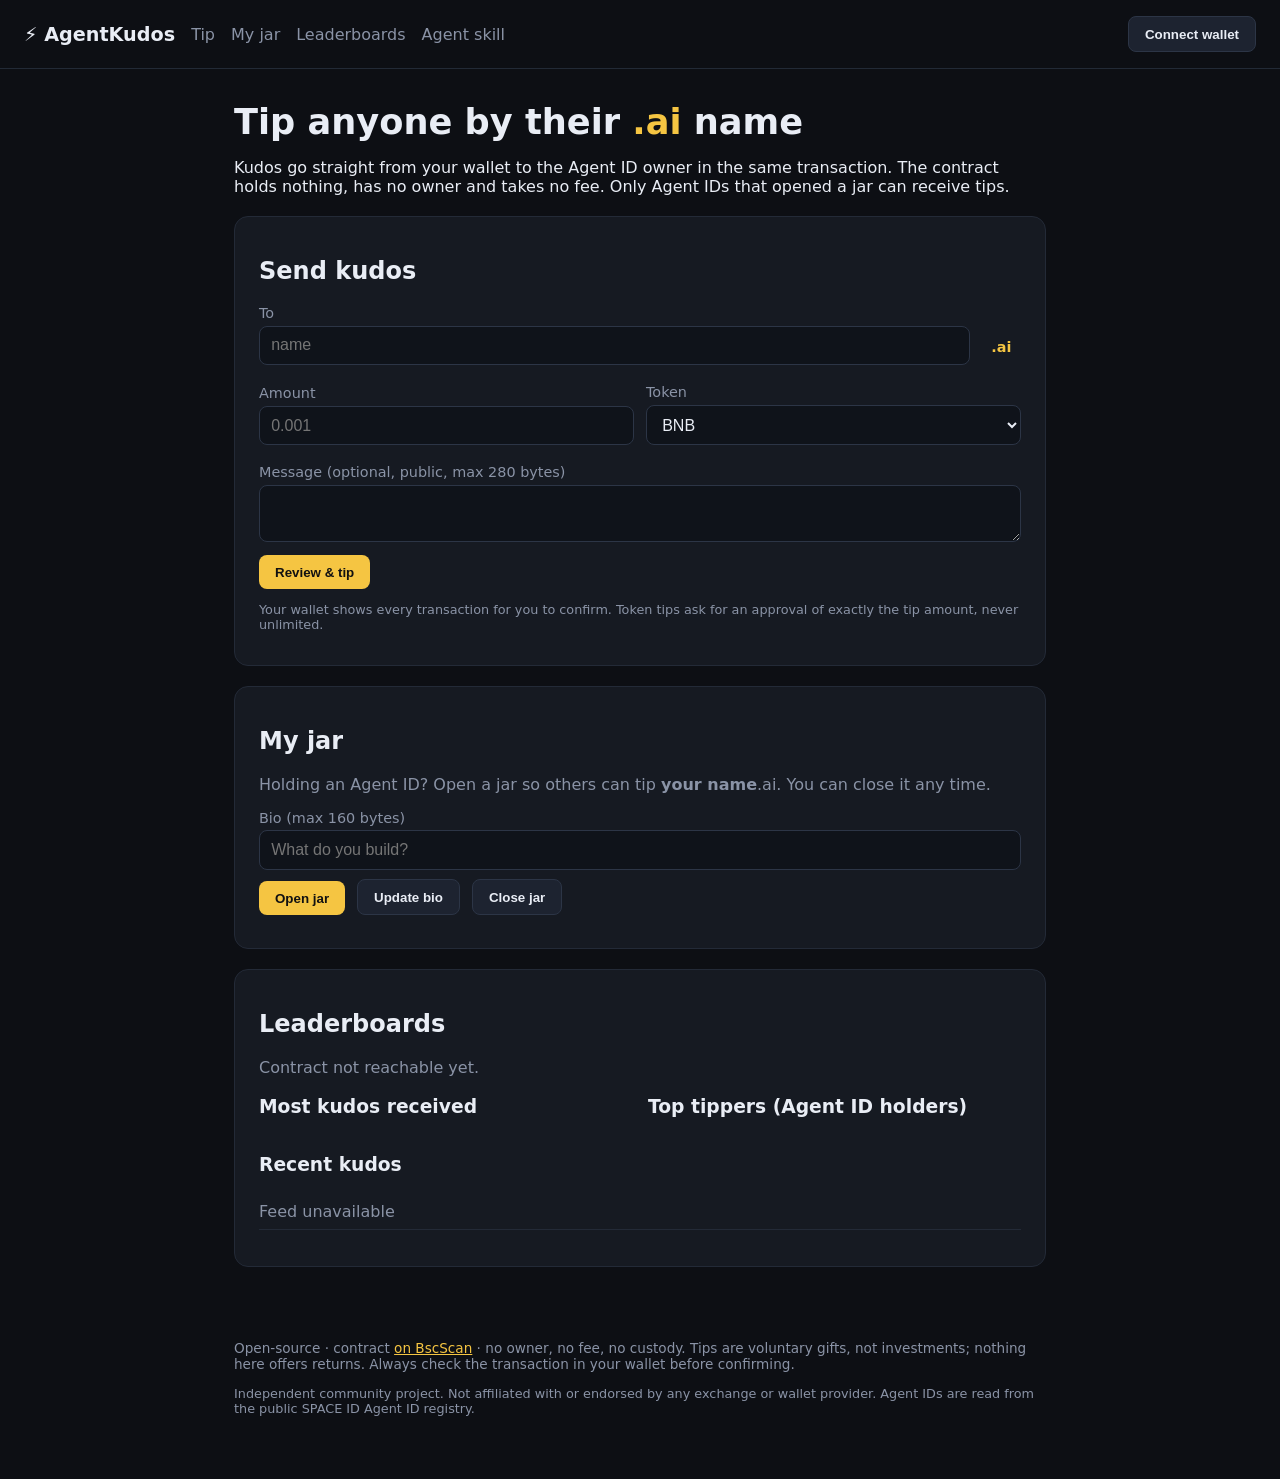
==== index.html @ f15dedc7 "AgentKudos: contract, tests, frontend, agent skill" ====
<!doctype html>
<html lang="en">
<head>
<meta charset="utf-8" />
<meta name="viewport" content="width=device-width, initial-scale=1" />
<title>AgentKudos · tip any .ai Agent ID</title>
<meta name="description" content="Send kudos and tips to opted-in .ai Agent IDs on BSC. Non-custodial, open-source, no owner." />
<link rel="stylesheet" href="style.css" />
</head>
<body>
<header>
  <div class="brand">⚡ AgentKudos</div>
  <nav><a href="#tip">Tip</a><a href="#jar">My jar</a><a href="#boards">Leaderboards</a><a href="agent-skill.md">Agent skill</a></nav>
  <button id="connect">Connect wallet</button>
</header>
<main>
  <section class="hero">
    <h1>Tip anyone by their <span class="ai">.ai</span> name</h1>
    <p>Kudos go straight from your wallet to the Agent ID owner in the same transaction. The contract holds nothing, has no owner and takes no fee. Only Agent IDs that opened a jar can receive tips.</p>
    <p class="me" id="me"></p>
  </section>

  <section id="tip" class="card">
    <h2>Send kudos</h2>
    <label>To <div class="row"><input id="to" placeholder="name" autocomplete="off" /><span class="suffix">.ai</span></div></label>
    <div id="jarInfo" class="muted"></div>
    <div class="row">
      <label>Amount <input id="amount" type="number" min="0" step="any" placeholder="0.001" /></label>
      <label>Token <select id="token"><option>BNB</option><option>USDT</option><option>USDC</option></select></label>
    </div>
    <label>Message (optional, public, max 280 bytes) <textarea id="message" maxlength="280" rows="2"></textarea></label>
    <button id="sendTip" class="primary">Review &amp; tip</button>
    <p class="muted small">Your wallet shows every transaction for you to confirm. Token tips ask for an approval of exactly the tip amount, never unlimited.</p>
    <div id="tipStatus"></div>
  </section>

  <section id="jar" class="card">
    <h2>My jar</h2>
    <p class="muted">Holding an Agent ID? Open a jar so others can tip <b id="myHandle">your name</b>.ai. You can close it any time.</p>
    <label>Bio (max 160 bytes) <input id="bio" maxlength="160" placeholder="What do you build?" /></label>
    <div class="row">
      <button id="openJar" class="primary">Open jar</button>
      <button id="updateBio">Update bio</button>
      <button id="closeJar">Close jar</button>
    </div>
    <p id="shareLink" class="small"></p>
    <div id="jarStatus"></div>
  </section>

  <section id="boards" class="card">
    <h2>Leaderboards</h2>
    <div class="stats" id="stats"></div>
    <div class="grid">
      <div><h3>Most kudos received</h3><ol id="topJars"></ol></div>
      <div><h3>Top tippers (Agent ID holders)</h3><ol id="topTippers"></ol></div>
    </div>
    <h3>Recent kudos</h3>
    <ul id="feed" class="feed"></ul>
  </section>
</main>
<footer>
  <p>Open-source · contract <a id="contractLink" target="_blank" rel="noopener">on BscScan</a> · no owner, no fee, no custody. Tips are voluntary gifts, not investments; nothing here offers returns. Always check the transaction in your wallet before confirming.</p>
  <p class="small">Independent community project. Not affiliated with or endorsed by any exchange or wallet provider. Agent IDs are read from the public SPACE ID Agent ID registry.</p>
</footer>
<script type="module" src="app.js"></script>
</body>
</html>
---- style.css ----
:root{--bg:#0d0f14;--card:#161a22;--fg:#e9edf5;--mut:#8a93a6;--acc:#f5c542;--acc2:#7c5cff}
*{box-sizing:border-box}body{margin:0;font-family:system-ui,-apple-system,Segoe UI,Roboto,sans-serif;background:var(--bg);color:var(--fg)}
header{display:flex;align-items:center;gap:1rem;padding:1rem 1.5rem;border-bottom:1px solid #222a36;position:sticky;top:0;background:var(--bg)}
.brand{font-weight:800;font-size:1.2rem}nav{flex:1;display:flex;gap:1rem}nav a{color:var(--mut);text-decoration:none}nav a:hover{color:var(--fg)}
main{max-width:860px;margin:0 auto;padding:1.5rem}.hero h1{font-size:2.2rem;margin:.5rem 0}.ai{color:var(--acc)}
.card{background:var(--card);border:1px solid #232a37;border-radius:14px;padding:1.25rem 1.5rem;margin:1.25rem 0}
label{display:block;margin:.6rem 0;color:var(--mut);font-size:.9rem;flex:1}input,select,textarea{width:100%;margin-top:.3rem;padding:.6rem .7rem;border-radius:8px;border:1px solid #2c3546;background:#0f131a;color:var(--fg);font-size:1rem}
.row{display:flex;gap:.75rem;align-items:flex-end}.suffix{padding:.6rem;color:var(--acc);font-weight:700}
button{padding:.6rem 1rem;border-radius:8px;border:1px solid #2c3546;background:#1d2330;color:var(--fg);cursor:pointer;font-weight:600}button:hover{border-color:var(--acc2)}
button.primary{background:var(--acc);color:#111;border:none}.muted{color:var(--mut)}.small{font-size:.8rem}
.grid{display:grid;grid-template-columns:1fr 1fr;gap:1rem}@media(max-width:700px){.grid{grid-template-columns:1fr}.row{flex-wrap:wrap}}
ol,ul{padding-left:1.2rem}li{margin:.3rem 0}.feed{list-style:none;padding:0}.feed li{border-bottom:1px solid #232a37;padding:.5rem 0}
.stats{display:flex;gap:1.5rem;color:var(--mut)}.stats b{color:var(--fg);font-size:1.3rem;display:block}
.ok{color:#4ade80}.err{color:#f87171}footer{max-width:860px;margin:0 auto;padding:1rem 1.5rem 3rem;color:var(--mut);font-size:.85rem}footer a{color:var(--acc)}
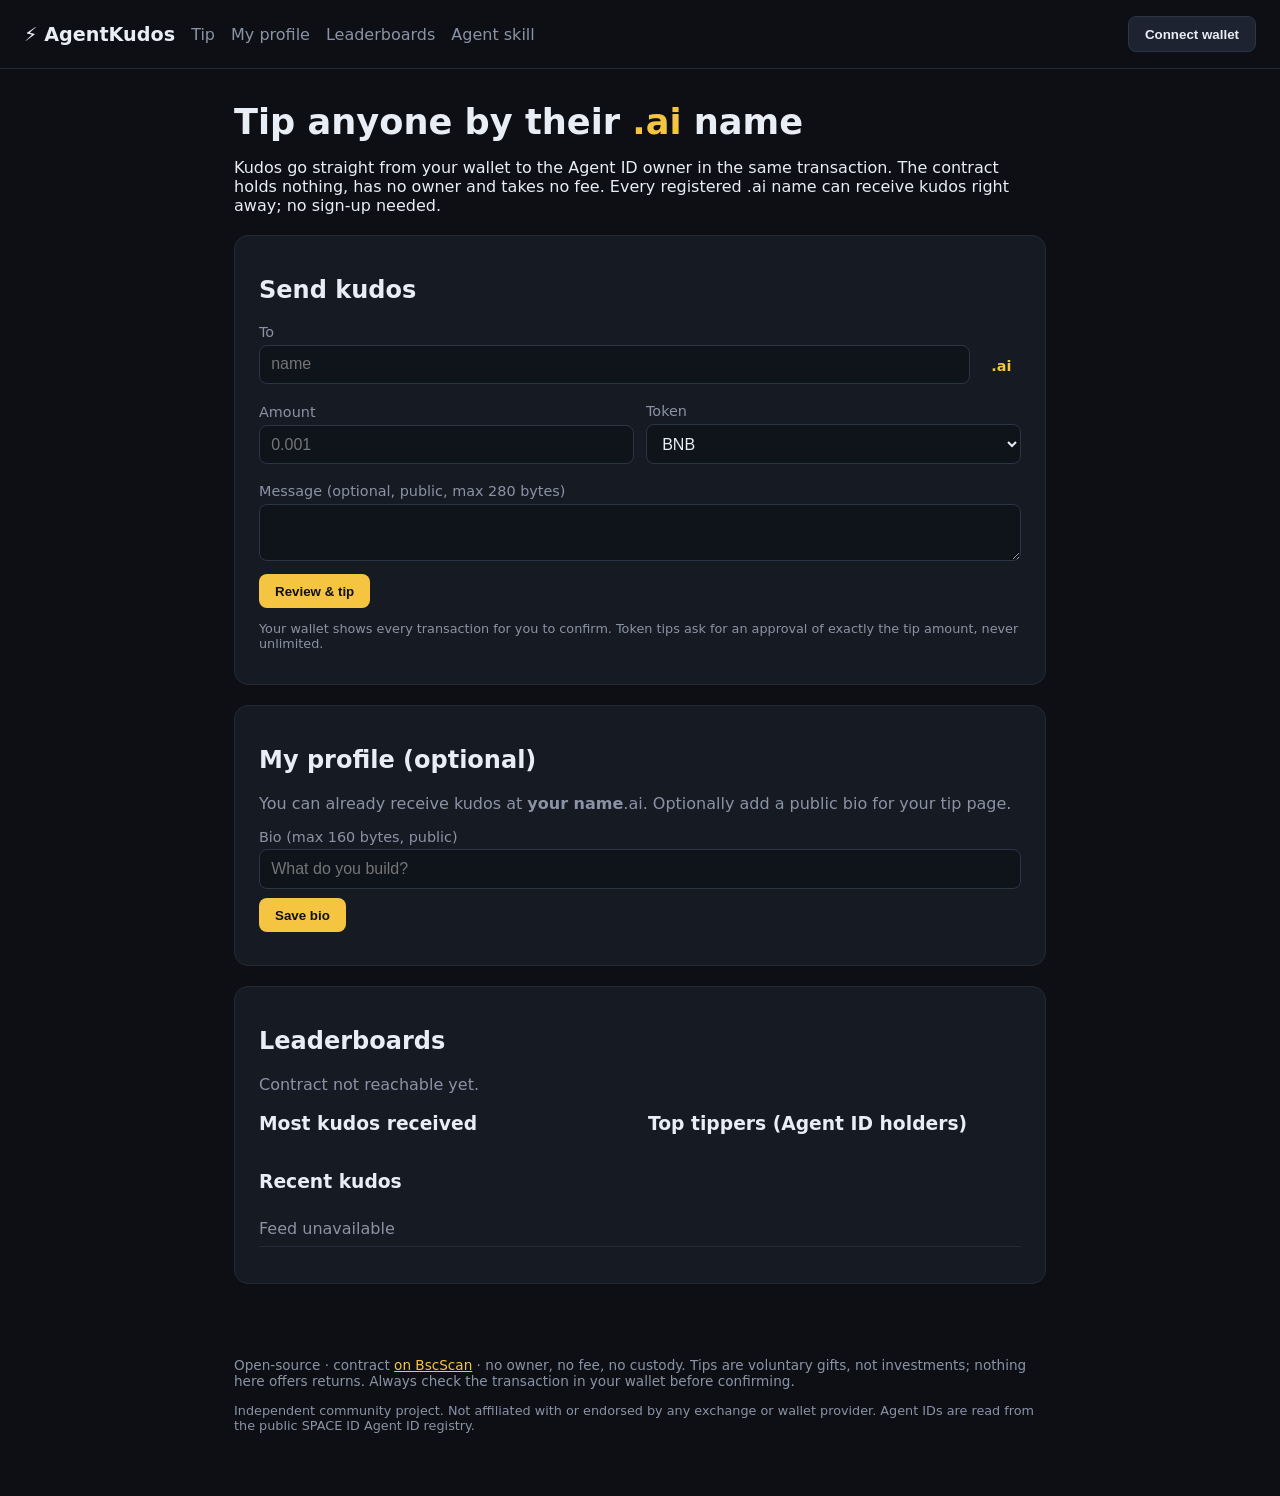
==== commit 90a21000: "Remove opt-in: any registered .ai name can receive tips; optional bio; Pages" ====
--- a/index.html
+++ b/index.html
@@ -10,13 +10,13 @@
 <body>
 <header>
   <div class="brand">⚡ AgentKudos</div>
-  <nav><a href="#tip">Tip</a><a href="#jar">My jar</a><a href="#boards">Leaderboards</a><a href="agent-skill.md">Agent skill</a></nav>
+  <nav><a href="#tip">Tip</a><a href="#profile">My profile</a><a href="#boards">Leaderboards</a><a href="agent-skill.md">Agent skill</a></nav>
   <button id="connect">Connect wallet</button>
 </header>
 <main>
   <section class="hero">
     <h1>Tip anyone by their <span class="ai">.ai</span> name</h1>
-    <p>Kudos go straight from your wallet to the Agent ID owner in the same transaction. The contract holds nothing, has no owner and takes no fee. Only Agent IDs that opened a jar can receive tips.</p>
+    <p>Kudos go straight from your wallet to the Agent ID owner in the same transaction. The contract holds nothing, has no owner and takes no fee. Every registered .ai name can receive kudos right away; no sign-up needed.</p>
     <p class="me" id="me"></p>
   </section>
 
@@ -34,15 +34,11 @@
     <div id="tipStatus"></div>
   </section>
 
-  <section id="jar" class="card">
-    <h2>My jar</h2>
-    <p class="muted">Holding an Agent ID? Open a jar so others can tip <b id="myHandle">your name</b>.ai. You can close it any time.</p>
-    <label>Bio (max 160 bytes) <input id="bio" maxlength="160" placeholder="What do you build?" /></label>
-    <div class="row">
-      <button id="openJar" class="primary">Open jar</button>
-      <button id="updateBio">Update bio</button>
-      <button id="closeJar">Close jar</button>
-    </div>
+  <section id="profile" class="card">
+    <h2>My profile (optional)</h2>
+    <p class="muted">You can already receive kudos at <b id="myHandle">your name</b>.ai. Optionally add a public bio for your tip page.</p>
+    <label>Bio (max 160 bytes, public) <input id="bio" maxlength="160" placeholder="What do you build?" /></label>
+    <button id="setBio" class="primary">Save bio</button>
     <p id="shareLink" class="small"></p>
     <div id="jarStatus"></div>
   </section>
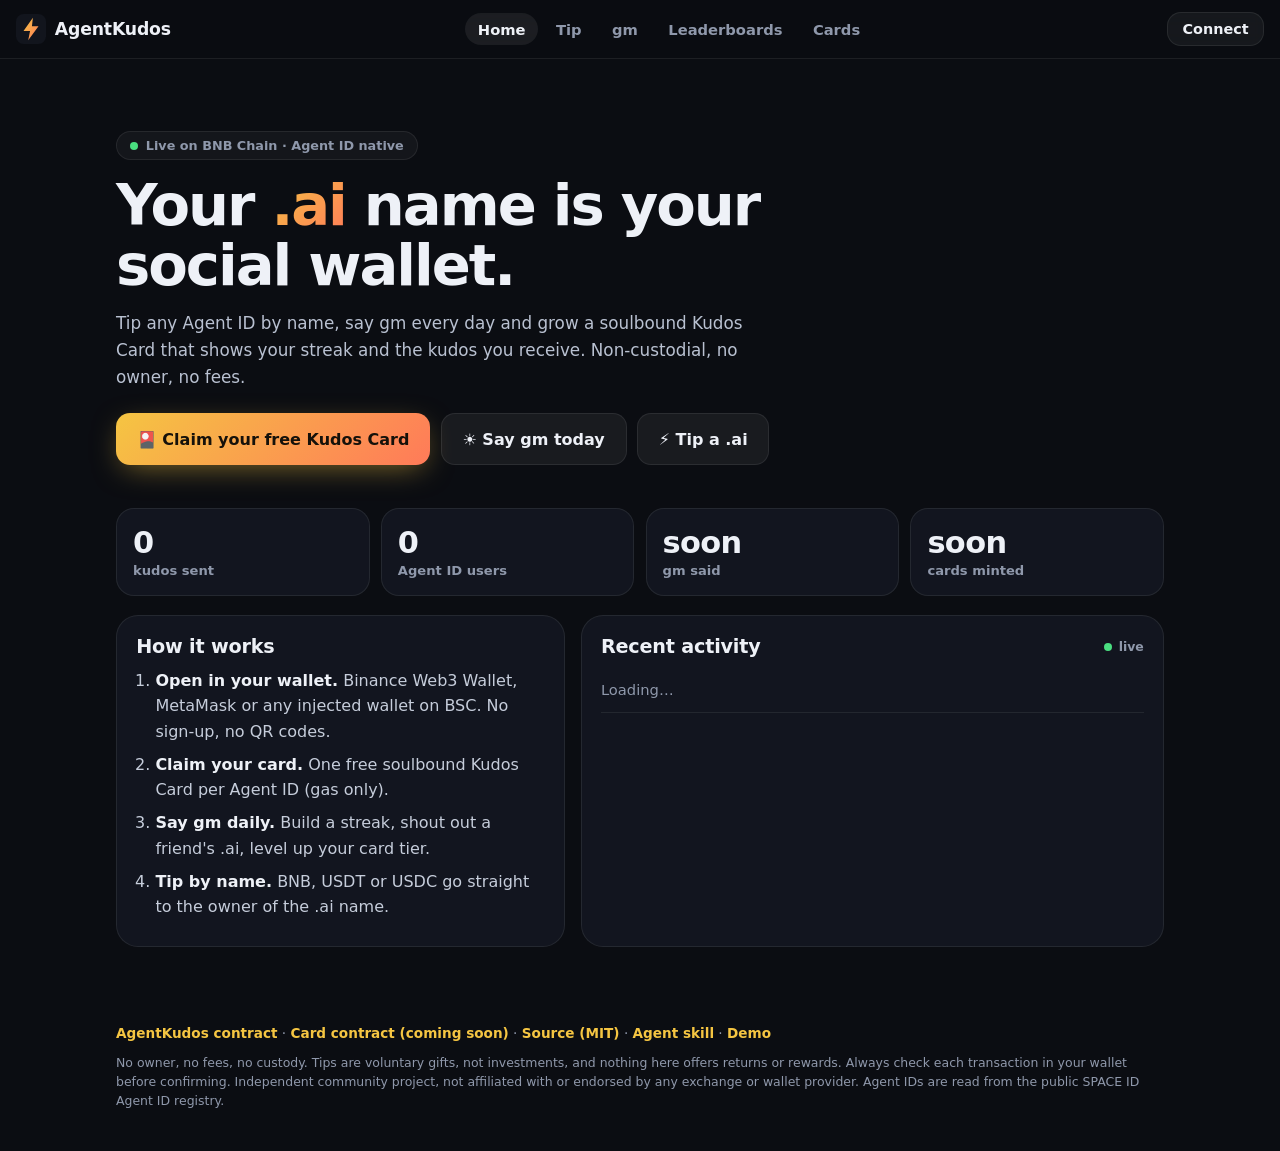
==== commit c31f2ca2: "AgentKudosCard (soulbound on-chain card + daily gm), site redesign, docs; card not deployed yet (com" ====
--- a/index.html
+++ b/index.html
@@ -2,62 +2,174 @@
 <html lang="en">
 <head>
 <meta charset="utf-8" />
-<meta name="viewport" content="width=device-width, initial-scale=1" />
-<title>AgentKudos · tip any .ai Agent ID</title>
-<meta name="description" content="Send kudos and tips to opted-in .ai Agent IDs on BSC. Non-custodial, open-source, no owner." />
+<meta name="viewport" content="width=device-width, initial-scale=1, viewport-fit=cover" />
+<meta name="theme-color" content="#0b0d12" />
+<title>AgentKudos · tip, gm and collect kudos with your .ai Agent ID</title>
+<meta name="description" content="Tip any .ai Agent ID by name, say gm daily and claim a free soulbound Kudos Card on BNB Chain. Non-custodial, open-source, no owner, no fees." />
+<meta property="og:title" content="AgentKudos" />
+<meta property="og:description" content="Tip any .ai Agent ID by name, say gm daily, claim a free soulbound Kudos Card." />
+<link rel="icon" href="img/logo.svg" />
 <link rel="stylesheet" href="style.css" />
 </head>
 <body>
-<header>
-  <div class="brand">⚡ AgentKudos</div>
-  <nav><a href="#tip">Tip</a><a href="#profile">My profile</a><a href="#boards">Leaderboards</a><a href="agent-skill.md">Agent skill</a></nav>
-  <button id="connect">Connect wallet</button>
+<div class="bg"><div class="orb o1"></div><div class="orb o2"></div><div class="grid-bg"></div></div>
+
+<header class="top">
+  <a href="#/" class="brand"><img src="img/logo.svg" alt="" /><span>AgentKudos</span></a>
+  <nav class="desk-nav">
+    <a href="#/" data-nav="home">Home</a>
+    <a href="#/tip" data-nav="tip">Tip</a>
+    <a href="#/gm" data-nav="gm">gm</a>
+    <a href="#/board" data-nav="board">Leaderboards</a>
+    <a href="#/cards" data-nav="cards">Cards</a>
+  </nav>
+  <button id="connect" class="btn btn-ghost">Connect</button>
 </header>
-<main>
-  <section class="hero">
-    <h1>Tip anyone by their <span class="ai">.ai</span> name</h1>
-    <p>Kudos go straight from your wallet to the Agent ID owner in the same transaction. The contract holds nothing, has no owner and takes no fee. Every registered .ai name can receive kudos right away; no sign-up needed.</p>
-    <p class="me" id="me"></p>
+
+<main id="app">
+  <!-- HOME -->
+  <section class="view" data-view="home">
+    <div class="hero reveal">
+      <span class="pill"><span class="dot"></span> Live on BNB Chain · Agent ID native</span>
+      <h1>Your <span class="grad">.ai</span> name is your<br />social wallet.</h1>
+      <p class="lead">Tip any Agent ID by name, say gm every day and grow a soulbound Kudos Card that shows your streak and the kudos you receive. Non-custodial, no owner, no fees.</p>
+      <div class="cta-row">
+        <a href="#/cards" class="btn btn-primary btn-lg" data-cta="claim">🎴 Claim your free Kudos Card</a>
+        <a href="#/gm" class="btn btn-glass btn-lg">☀️ Say gm today</a>
+        <a href="#/tip" class="btn btn-glass btn-lg">⚡ Tip a .ai</a>
+      </div>
+      <div id="meBanner" class="me-banner hidden"></div>
+    </div>
+
+    <div class="stats reveal" id="stats">
+      <div class="stat"><b data-stat="tips">–</b><span>kudos sent</span></div>
+      <div class="stat"><b data-stat="users">–</b><span>Agent ID users</span></div>
+      <div class="stat"><b data-stat="gm">–</b><span>gm said</span></div>
+      <div class="stat"><b data-stat="cards">–</b><span>cards minted</span></div>
+    </div>
+
+    <div class="cols">
+      <div class="panel reveal">
+        <div class="panel-h"><h2>How it works</h2></div>
+        <ol class="steps">
+          <li><b>Open in your wallet.</b> Binance Web3 Wallet, MetaMask or any injected wallet on BSC. No sign-up, no QR codes.</li>
+          <li><b>Claim your card.</b> One free soulbound Kudos Card per Agent ID (gas only).</li>
+          <li><b>Say gm daily.</b> Build a streak, shout out a friend's .ai, level up your card tier.</li>
+          <li><b>Tip by name.</b> BNB, USDT or USDC go straight to the owner of the .ai name.</li>
+        </ol>
+      </div>
+      <div class="panel reveal">
+        <div class="panel-h"><h2>Recent activity</h2><span class="live"><span class="dot"></span>live</span></div>
+        <ul class="feed" id="feedHome"><li class="muted">Loading…</li></ul>
+      </div>
+    </div>
   </section>
 
-  <section id="tip" class="card">
-    <h2>Send kudos</h2>
-    <label>To <div class="row"><input id="to" placeholder="name" autocomplete="off" /><span class="suffix">.ai</span></div></label>
-    <div id="jarInfo" class="muted"></div>
-    <div class="row">
-      <label>Amount <input id="amount" type="number" min="0" step="any" placeholder="0.001" /></label>
-      <label>Token <select id="token"><option>BNB</option><option>USDT</option><option>USDC</option></select></label>
+  <!-- TIP -->
+  <section class="view" data-view="tip">
+    <div class="panel narrow reveal">
+      <div class="panel-h"><h2>⚡ Tip a .ai</h2></div>
+      <label class="field">Recipient
+        <div class="name-input"><input id="to" placeholder="name" autocomplete="off" autocapitalize="off" spellcheck="false" inputmode="text" /><span>.ai</span></div>
+      </label>
+      <div id="toInfo" class="hint"></div>
+      <div class="amounts" id="quick">
+        <button data-amt="0.0005">0.0005</button><button data-amt="0.001">0.001</button><button data-amt="0.005">0.005</button>
+      </div>
+      <div class="row2">
+        <label class="field">Amount <input id="amount" type="number" min="0" step="any" placeholder="0.001" inputmode="decimal" /></label>
+        <label class="field">Token
+          <div class="seg" id="tokenSeg"><button data-tok="BNB" class="on">BNB</button><button data-tok="USDT">USDT</button><button data-tok="USDC">USDC</button></div>
+        </label>
+      </div>
+      <label class="field">Message <span class="muted">(optional, public on-chain, max 280 bytes)</span>
+        <textarea id="message" maxlength="280" rows="2" placeholder="gm, thanks for the help!"></textarea>
+      </label>
+      <button id="sendTip" class="btn btn-primary btn-block btn-lg">Review tip</button>
+      <p class="fine">You confirm every transaction in your own wallet. Funds go directly to the name's owner in the same transaction. Token tips ask for an approval of exactly the tip amount, never unlimited.</p>
     </div>
-    <label>Message (optional, public, max 280 bytes) <textarea id="message" maxlength="280" rows="2"></textarea></label>
-    <button id="sendTip" class="primary">Review &amp; tip</button>
-    <p class="muted small">Your wallet shows every transaction for you to confirm. Token tips ask for an approval of exactly the tip amount, never unlimited.</p>
-    <div id="tipStatus"></div>
   </section>
 
-  <section id="profile" class="card">
-    <h2>My profile (optional)</h2>
-    <p class="muted">You can already receive kudos at <b id="myHandle">your name</b>.ai. Optionally add a public bio for your tip page.</p>
-    <label>Bio (max 160 bytes, public) <input id="bio" maxlength="160" placeholder="What do you build?" /></label>
-    <button id="setBio" class="primary">Save bio</button>
-    <p id="shareLink" class="small"></p>
-    <div id="jarStatus"></div>
+  <!-- GM -->
+  <section class="view" data-view="gm">
+    <div class="panel narrow reveal">
+      <div class="panel-h"><h2>☀️ Say gm today</h2><span class="badge soon card-soon hidden">coming soon</span></div>
+      <p class="muted">One check-in per UTC day for Agent ID holders. Keep your streak alive to level up your card: Bronze → Silver (3) → Gold (7) → Diamond (14) → Legend (30).</p>
+      <div class="gm-box">
+        <div class="streak"><span id="myStreak">–</span><small>day streak</small></div>
+        <div class="gm-meta"><div>Best <b id="myBest">–</b></div><div>Total gm <b id="myTotal">–</b></div><div>Next reset <b id="resetIn">–</b></div></div>
+      </div>
+      <label class="field">Shout out a friend <span class="muted">(optional, free, any registered .ai)</span>
+        <div class="name-input"><input id="gmTo" placeholder="friend" autocomplete="off" autocapitalize="off" spellcheck="false" /><span>.ai</span></div>
+      </label>
+      <div id="gmToInfo" class="hint"></div>
+      <button id="sayGm" class="btn btn-primary btn-block btn-lg">Say gm</button>
+      <p class="fine">gm is free (gas only) and moves no funds.</p>
+    </div>
   </section>
 
-  <section id="boards" class="card">
-    <h2>Leaderboards</h2>
-    <div class="stats" id="stats"></div>
-    <div class="grid">
-      <div><h3>Most kudos received</h3><ol id="topJars"></ol></div>
-      <div><h3>Top tippers (Agent ID holders)</h3><ol id="topTippers"></ol></div>
+  <!-- BOARD -->
+  <section class="view" data-view="board">
+    <div class="panel reveal">
+      <div class="panel-h"><h2>🏆 Leaderboards</h2></div>
+      <div class="tabs" id="boardTabs">
+        <button data-tab="recv" class="on">Most tipped</button><button data-tab="tippers">Top tippers</button><button data-tab="streaks">gm streaks</button>
+      </div>
+      <ol class="board" id="board"><li class="muted">Loading…</li></ol>
     </div>
-    <h3>Recent kudos</h3>
-    <ul id="feed" class="feed"></ul>
+    <div class="panel reveal">
+      <div class="panel-h"><h2>Recent activity</h2><span class="live"><span class="dot"></span>live</span></div>
+      <ul class="feed" id="feedBoard"></ul>
+    </div>
+  </section>
+
+  <!-- CARDS -->
+  <section class="view" data-view="cards">
+    <div class="panel reveal">
+      <div class="panel-h"><h2>🎴 Kudos Cards</h2><span class="badge soon card-soon hidden">coming soon</span></div>
+      <div class="claim">
+        <div class="claim-art"><img id="myCard" src="img/card-preview.svg" alt="Kudos Card preview" /></div>
+        <div class="claim-txt">
+          <h3>Claim your free Kudos Card</h3>
+          <p class="muted">A soulbound card for your Agent ID. The art is fully on-chain and updates with your gm streak and the kudos you send and receive. One per .ai, cannot be transferred, gas only.</p>
+          <button id="mintCard" class="btn btn-primary btn-lg">Claim card</button>
+          <p class="fine" id="cardHint"></p>
+        </div>
+      </div>
+    </div>
+    <div class="panel reveal">
+      <div class="panel-h"><h2>Gallery</h2></div>
+      <div class="gallery" id="gallery"><p class="muted">Loading…</p></div>
+    </div>
+  </section>
+
+  <!-- PROFILE -->
+  <section class="view" data-view="profile">
+    <div class="panel narrow reveal" id="profile"></div>
   </section>
 </main>
-<footer>
-  <p>Open-source · contract <a id="contractLink" target="_blank" rel="noopener">on BscScan</a> · no owner, no fee, no custody. Tips are voluntary gifts, not investments; nothing here offers returns. Always check the transaction in your wallet before confirming.</p>
-  <p class="small">Independent community project. Not affiliated with or endorsed by any exchange or wallet provider. Agent IDs are read from the public SPACE ID Agent ID registry.</p>
+
+<footer class="foot">
+  <p><a id="kLink" target="_blank" rel="noopener">AgentKudos contract</a> · <a id="cLink" target="_blank" rel="noopener">Card contract</a> · <a id="repoLink" target="_blank" rel="noopener">Source (MIT)</a> · <a href="agent-skill.md">Agent skill</a> · <a href="demo.mp4">Demo</a></p>
+  <p class="fine">No owner, no fees, no custody. Tips are voluntary gifts, not investments, and nothing here offers returns or rewards. Always check each transaction in your wallet before confirming. Independent community project, not affiliated with or endorsed by any exchange or wallet provider. Agent IDs are read from the public SPACE ID Agent ID registry.</p>
 </footer>
+
+<nav class="tabbar">
+  <a href="#/" data-nav="home"><i>🏠</i>Home</a>
+  <a href="#/tip" data-nav="tip"><i>⚡</i>Tip</a>
+  <a href="#/gm" data-nav="gm"><i>☀️</i>gm</a>
+  <a href="#/board" data-nav="board"><i>🏆</i>Board</a>
+  <a href="#/cards" data-nav="cards"><i>🎴</i>Cards</a>
+</nav>
+
+<div id="sheet" class="sheet hidden" role="dialog" aria-modal="true">
+  <div class="sheet-card">
+    <h3 id="sheetTitle">Review</h3>
+    <div id="sheetBody"></div>
+    <div class="sheet-actions"><button class="btn btn-ghost" id="sheetCancel">Cancel</button><button class="btn btn-primary" id="sheetOk">Open wallet</button></div>
+  </div>
+</div>
+<div id="toasts"></div>
 <script type="module" src="app.js"></script>
 </body>
 </html>
--- a/style.css
+++ b/style.css
@@ -1,14 +1,174 @@
-:root{--bg:#0d0f14;--card:#161a22;--fg:#e9edf5;--mut:#8a93a6;--acc:#f5c542;--acc2:#7c5cff}
-*{box-sizing:border-box}body{margin:0;font-family:system-ui,-apple-system,Segoe UI,Roboto,sans-serif;background:var(--bg);color:var(--fg)}
-header{display:flex;align-items:center;gap:1rem;padding:1rem 1.5rem;border-bottom:1px solid #222a36;position:sticky;top:0;background:var(--bg)}
-.brand{font-weight:800;font-size:1.2rem}nav{flex:1;display:flex;gap:1rem}nav a{color:var(--mut);text-decoration:none}nav a:hover{color:var(--fg)}
-main{max-width:860px;margin:0 auto;padding:1.5rem}.hero h1{font-size:2.2rem;margin:.5rem 0}.ai{color:var(--acc)}
-.card{background:var(--card);border:1px solid #232a37;border-radius:14px;padding:1.25rem 1.5rem;margin:1.25rem 0}
-label{display:block;margin:.6rem 0;color:var(--mut);font-size:.9rem;flex:1}input,select,textarea{width:100%;margin-top:.3rem;padding:.6rem .7rem;border-radius:8px;border:1px solid #2c3546;background:#0f131a;color:var(--fg);font-size:1rem}
-.row{display:flex;gap:.75rem;align-items:flex-end}.suffix{padding:.6rem;color:var(--acc);font-weight:700}
-button{padding:.6rem 1rem;border-radius:8px;border:1px solid #2c3546;background:#1d2330;color:var(--fg);cursor:pointer;font-weight:600}button:hover{border-color:var(--acc2)}
-button.primary{background:var(--acc);color:#111;border:none}.muted{color:var(--mut)}.small{font-size:.8rem}
-.grid{display:grid;grid-template-columns:1fr 1fr;gap:1rem}@media(max-width:700px){.grid{grid-template-columns:1fr}.row{flex-wrap:wrap}}
-ol,ul{padding-left:1.2rem}li{margin:.3rem 0}.feed{list-style:none;padding:0}.feed li{border-bottom:1px solid #232a37;padding:.5rem 0}
-.stats{display:flex;gap:1.5rem;color:var(--mut)}.stats b{color:var(--fg);font-size:1.3rem;display:block}
-.ok{color:#4ade80}.err{color:#f87171}footer{max-width:860px;margin:0 auto;padding:1rem 1.5rem 3rem;color:var(--mut);font-size:.85rem}footer a{color:var(--acc)}
+:root{
+  --bg:#0b0d12;--panel:rgba(22,26,36,.72);--line:rgba(255,255,255,.08);--fg:#eef1f7;--mut:#8f98ab;
+  --acc:#f5c542;--acc2:#ff7a59;--vio:#7c5cff;--ok:#4ade80;--err:#f87171;
+  --grad:linear-gradient(135deg,var(--acc),var(--acc2));--r:18px;
+  --safe-b:env(safe-area-inset-bottom,0px);
+}
+*{box-sizing:border-box;-webkit-tap-highlight-color:transparent}
+html,body{margin:0;background:var(--bg);color:var(--fg);font-family:Inter,ui-sans-serif,system-ui,-apple-system,"Segoe UI",Roboto,sans-serif;-webkit-font-smoothing:antialiased}
+a{color:inherit;text-decoration:none}
+.hidden{display:none!important}
+.muted{color:var(--mut)}.fine{color:var(--mut);font-size:.78rem;line-height:1.5;margin:.8rem 0 0}
+.grad{background:var(--grad);-webkit-background-clip:text;background-clip:text;color:transparent}
+
+/* background */
+.bg{position:fixed;inset:0;z-index:-1;overflow:hidden}
+.orb{position:absolute;border-radius:50%;filter:blur(90px);opacity:.45;animation:float 18s ease-in-out infinite}
+.o1{width:520px;height:520px;background:#7c5cff;top:-160px;left:-140px}
+.o2{width:460px;height:460px;background:#ff7a59;bottom:-180px;right:-120px;animation-delay:-9s;opacity:.22}
+.grid-bg{position:absolute;inset:0;background-image:linear-gradient(var(--line) 1px,transparent 1px),linear-gradient(90deg,var(--line) 1px,transparent 1px);background-size:44px 44px;mask-image:radial-gradient(ellipse at 50% 0%,#000 30%,transparent 75%);opacity:.5}
+@keyframes float{50%{transform:translate(40px,30px) scale(1.08)}}
+
+/* header */
+.top{position:sticky;top:0;z-index:20;display:flex;align-items:center;gap:1rem;padding:.75rem 1rem;backdrop-filter:blur(14px);background:rgba(11,13,18,.7);border-bottom:1px solid var(--line)}
+.brand{display:flex;align-items:center;gap:.55rem;font-weight:800;font-size:1.08rem;letter-spacing:-.01em}
+.brand img{width:30px;height:30px}
+.desk-nav{display:none;flex:1;gap:.3rem;justify-content:center}
+.desk-nav a{padding:.45rem .8rem;border-radius:999px;color:var(--mut);font-weight:600;font-size:.92rem;transition:.2s}
+.desk-nav a:hover{color:var(--fg)}.desk-nav a.on{color:var(--fg);background:rgba(255,255,255,.07)}
+#connect{margin-left:auto}
+
+/* buttons */
+.btn{display:inline-flex;align-items:center;justify-content:center;gap:.4rem;border:0;border-radius:14px;padding:.7rem 1.1rem;font:inherit;font-weight:700;cursor:pointer;color:var(--fg);transition:transform .15s,box-shadow .25s,background .2s,opacity .2s;white-space:nowrap}
+.btn:active{transform:scale(.97)}
+.btn[disabled]{opacity:.45;cursor:not-allowed}
+.btn-primary{background:var(--grad);color:#15110a;box-shadow:0 8px 30px -8px rgba(245,197,66,.55)}
+.btn-primary:hover:not([disabled]){box-shadow:0 10px 40px -6px rgba(255,122,89,.6)}
+.btn-glass{background:rgba(255,255,255,.06);border:1px solid var(--line)}
+.btn-glass:hover{background:rgba(255,255,255,.1)}
+.btn-ghost{background:rgba(255,255,255,.05);border:1px solid var(--line);padding:.5rem .9rem;font-size:.9rem}
+.btn-lg{padding:.95rem 1.3rem;font-size:1rem}.btn-block{width:100%}
+
+main{max-width:1080px;margin:0 auto;padding:1rem 1rem calc(6rem + var(--safe-b))}
+.view{display:none}.view.on{display:block;animation:fadeup .45s ease both}
+@keyframes fadeup{from{opacity:0;transform:translateY(12px)}to{opacity:1;transform:none}}
+.reveal{animation:fadeup .6s ease both}.reveal:nth-child(2){animation-delay:.08s}.reveal:nth-child(3){animation-delay:.16s}
+
+/* hero */
+.hero{padding:2.2rem 0 1.2rem;text-align:left}
+.pill{display:inline-flex;align-items:center;gap:.5rem;padding:.38rem .8rem;border:1px solid var(--line);border-radius:999px;background:rgba(255,255,255,.04);font-size:.8rem;color:var(--mut);font-weight:600}
+.dot{width:8px;height:8px;border-radius:50%;background:var(--ok);box-shadow:0 0 0 0 rgba(74,222,128,.6);animation:pulse 2s infinite}
+@keyframes pulse{70%{box-shadow:0 0 0 8px rgba(74,222,128,0)}100%{box-shadow:0 0 0 0 rgba(74,222,128,0)}}
+h1{font-size:clamp(2.1rem,7vw,3.6rem);line-height:1.04;letter-spacing:-.035em;margin:1rem 0 .9rem;font-weight:850}
+.lead{color:#b9c1d1;font-size:1.05rem;line-height:1.6;max-width:640px;margin:0 0 1.4rem}
+.cta-row{display:flex;flex-direction:column;gap:.65rem}
+.me-banner{margin-top:1.1rem;padding:.8rem 1rem;border-radius:14px;background:rgba(124,92,255,.12);border:1px solid rgba(124,92,255,.35);font-size:.92rem}
+
+/* stats */
+.stats{display:grid;grid-template-columns:repeat(2,1fr);gap:.7rem;margin:1.2rem 0}
+.stat{padding:1rem;border-radius:var(--r);background:var(--panel);border:1px solid var(--line);backdrop-filter:blur(10px)}
+.stat b{display:block;font-size:1.9rem;font-weight:850;letter-spacing:-.02em}
+.stat span{color:var(--mut);font-size:.82rem;font-weight:600}
+
+/* panels */
+.cols{display:grid;gap:1rem}
+.panel{background:var(--panel);border:1px solid var(--line);border-radius:22px;padding:1.2rem;margin:0 0 1rem;backdrop-filter:blur(12px)}
+.panel.narrow{max-width:620px;margin-left:auto;margin-right:auto}
+.panel-h{display:flex;align-items:center;justify-content:space-between;gap:.5rem;margin-bottom:.6rem}
+.panel h2{margin:0;font-size:1.2rem;letter-spacing:-.01em}
+.badge{font-size:.72rem;font-weight:800;padding:.25rem .6rem;border-radius:999px;text-transform:uppercase;letter-spacing:.04em}
+.badge.soon{background:rgba(124,92,255,.18);color:#b9a8ff;border:1px solid rgba(124,92,255,.4)}
+.live{display:flex;align-items:center;gap:.4rem;font-size:.78rem;color:var(--mut);font-weight:700}
+.steps{margin:0;padding-left:1.2rem;line-height:1.6;color:#c6cddb}.steps li{margin:.45rem 0}.steps b{color:var(--fg)}
+
+/* form */
+.field{display:block;margin:.85rem 0;color:var(--mut);font-size:.85rem;font-weight:600}
+input,textarea{width:100%;margin-top:.4rem;padding:.85rem .95rem;border-radius:14px;border:1px solid var(--line);background:rgba(8,10,14,.7);color:var(--fg);font:inherit;font-size:1rem;outline:none;transition:border .2s,box-shadow .2s}
+input:focus,textarea:focus{border-color:rgba(245,197,66,.6);box-shadow:0 0 0 4px rgba(245,197,66,.12)}
+.name-input{display:flex;align-items:center;position:relative}
+.name-input input{padding-right:3rem;font-size:1.15rem;font-weight:700}
+.name-input span{position:absolute;right:1rem;top:calc(50% + .2rem);transform:translateY(-50%);font-weight:800;color:var(--acc)}
+.hint{min-height:1.3rem;font-size:.88rem;margin:-.3rem 0 .4rem}
+.hint .ok{color:var(--ok)}.hint .err{color:var(--err)}
+.row2{display:grid;grid-template-columns:1fr;gap:0}
+.seg{display:flex;gap:.35rem;margin-top:.4rem;background:rgba(8,10,14,.7);border:1px solid var(--line);border-radius:14px;padding:.3rem}
+.seg button{flex:1;border:0;background:none;color:var(--mut);padding:.6rem;border-radius:10px;font:inherit;font-weight:700;cursor:pointer;transition:.2s}
+.seg button.on{background:rgba(255,255,255,.1);color:var(--fg)}
+.amounts{display:flex;gap:.45rem;margin:.6rem 0 0}
+.amounts button{flex:1;border:1px solid var(--line);background:rgba(255,255,255,.04);color:var(--fg);padding:.55rem;border-radius:12px;font:inherit;font-weight:700;cursor:pointer}
+.amounts button:hover{border-color:rgba(245,197,66,.5)}
+
+/* gm */
+.gm-box{display:flex;align-items:center;gap:1.2rem;padding:1rem;border-radius:18px;background:linear-gradient(135deg,rgba(245,197,66,.12),rgba(255,122,89,.08));border:1px solid rgba(245,197,66,.25);margin:1rem 0}
+.streak{display:flex;flex-direction:column;align-items:center;min-width:92px}
+.streak span{font-size:3.2rem;font-weight:900;line-height:1;background:var(--grad);-webkit-background-clip:text;background-clip:text;color:transparent}
+.streak small{color:var(--mut);font-weight:700}
+.gm-meta{display:grid;gap:.3rem;font-size:.9rem;color:var(--mut)}.gm-meta b{color:var(--fg)}
+
+/* board + feed */
+.tabs{display:flex;gap:.35rem;margin-bottom:.6rem}
+.tabs button{flex:1;border:1px solid var(--line);background:rgba(255,255,255,.04);color:var(--mut);padding:.5rem .9rem;border-radius:999px;font:inherit;font-weight:700;font-size:.88rem;cursor:pointer;white-space:nowrap}
+.tabs button.on{background:var(--grad);color:#15110a;border-color:transparent}
+@media (max-width:380px){.tabs button{padding:.5rem .5rem;font-size:.8rem}}
+.board{list-style:none;margin:0;padding:0;counter-reset:r}
+.board li{display:flex;align-items:center;gap:.8rem;padding:.75rem .4rem;border-bottom:1px solid var(--line);counter-increment:r;animation:fadeup .4s ease both}
+.board li::before{content:counter(r);width:28px;height:28px;flex:none;display:grid;place-items:center;border-radius:9px;background:rgba(255,255,255,.06);font-weight:800;font-size:.85rem}
+.board li:nth-child(1)::before{background:var(--grad);color:#15110a}
+.board li.muted::before{display:none}
+.board .nm{font-weight:800}.board .sub{color:var(--mut);font-size:.82rem}
+.board .val{margin-left:auto;font-weight:800;text-align:right}
+.feed{list-style:none;margin:0;padding:0}
+.feed li.muted{display:block}
+.feed li{display:flex;gap:.7rem;padding:.7rem 0;border-bottom:1px solid var(--line);font-size:.92rem;line-height:1.45;animation:fadeup .4s ease both}
+.feed .ic{width:34px;height:34px;flex:none;border-radius:11px;display:grid;place-items:center;background:rgba(255,255,255,.06)}
+.feed .msg{color:#c6cddb}.feed .when{color:var(--mut);font-size:.78rem}
+.feed a.h{font-weight:800;color:var(--fg)}.feed a.h:hover{color:var(--acc)}
+
+/* cards */
+.claim{display:grid;gap:1.2rem;align-items:center}
+.claim-art{display:flex;justify-content:center;perspective:900px}
+.claim-art img,.gallery img{width:100%;max-width:300px;border-radius:22px;box-shadow:0 30px 60px -20px rgba(0,0,0,.7),0 0 0 1px var(--line);transition:transform .5s}
+.claim-art img{animation:bob 6s ease-in-out infinite}
+@keyframes bob{50%{transform:translateY(-8px) rotate(-1deg)}}
+.claim-txt h3{margin:.2rem 0 .4rem;font-size:1.35rem}
+.gallery{display:grid;grid-template-columns:repeat(2,1fr);gap:.8rem}
+.gallery a{display:block;transition:transform .25s}.gallery a:hover{transform:translateY(-4px) rotate(-1deg)}
+.gallery .cap{text-align:center;font-weight:800;font-size:.85rem;margin-top:.35rem}
+
+/* profile */
+.prof-h{display:flex;align-items:center;gap:1rem}
+.avatar{width:64px;height:64px;border-radius:20px;background:var(--grad);display:grid;place-items:center;font-size:1.6rem;font-weight:900;color:#15110a;flex:none}
+.prof-h h2{font-size:1.6rem!important}.prof-stats{display:grid;grid-template-columns:repeat(3,1fr);gap:.6rem;margin:1rem 0}
+.prof-stats div{padding:.8rem;border-radius:14px;background:rgba(255,255,255,.04);border:1px solid var(--line)}
+.prof-stats b{display:block;font-size:1.3rem}.prof-stats span{font-size:.75rem;color:var(--mut);font-weight:700}
+.prof-actions{display:grid;grid-template-columns:1fr 1fr;gap:.6rem}
+
+/* sheet + toasts */
+.sheet{position:fixed;inset:0;z-index:50;background:rgba(0,0,0,.55);backdrop-filter:blur(4px);display:flex;align-items:flex-end;justify-content:center;animation:fade .2s}
+@keyframes fade{from{opacity:0}}
+.sheet-card{width:100%;max-width:520px;background:#141822;border:1px solid var(--line);border-radius:24px 24px 0 0;padding:1.4rem 1.2rem calc(1.2rem + var(--safe-b));animation:slideup .3s cubic-bezier(.2,.9,.3,1.2)}
+@keyframes slideup{from{transform:translateY(100%)}}
+.sheet-card h3{margin:0 0 .8rem}
+.kv{display:flex;justify-content:space-between;gap:1rem;padding:.55rem 0;border-bottom:1px solid var(--line);font-size:.95rem}.kv span{color:var(--mut)}.kv b{text-align:right;word-break:break-word}
+.sheet-actions{display:grid;grid-template-columns:1fr 2fr;gap:.6rem;margin-top:1.1rem}
+#toasts{position:fixed;left:50%;transform:translateX(-50%);bottom:calc(5.5rem + var(--safe-b));z-index:60;display:grid;gap:.5rem;width:min(92vw,440px)}
+.toast{padding:.8rem 1rem;border-radius:14px;background:#1b2030;border:1px solid var(--line);box-shadow:0 20px 40px -10px rgba(0,0,0,.6);font-size:.9rem;animation:slideup .3s ease}
+.toast.ok{border-color:rgba(74,222,128,.4)}.toast.err{border-color:rgba(248,113,113,.45)}
+.toast a{color:var(--acc);font-weight:700}
+
+/* tabbar (mobile) */
+.tabbar{position:fixed;left:0;right:0;bottom:0;z-index:30;display:grid;grid-template-columns:repeat(5,1fr);padding:.35rem .4rem calc(.35rem + var(--safe-b));background:rgba(11,13,18,.88);backdrop-filter:blur(16px);border-top:1px solid var(--line)}
+.tabbar a{display:flex;flex-direction:column;align-items:center;gap:.1rem;font-size:.7rem;font-weight:700;color:var(--mut);padding:.35rem 0;border-radius:12px;transition:.2s}
+.tabbar a i{font-style:normal;font-size:1.25rem}
+.tabbar a.on{color:var(--fg);background:rgba(255,255,255,.06)}
+
+.foot{max-width:1080px;margin:0 auto;padding:0 1rem calc(6.5rem + var(--safe-b));color:var(--mut);font-size:.85rem}
+.foot a{color:var(--acc);font-weight:600}
+
+@media (min-width:720px){
+  .cta-row{flex-direction:row;flex-wrap:wrap}
+  .stats{grid-template-columns:repeat(4,1fr)}
+  .row2{grid-template-columns:1fr 1.2fr;gap:.8rem}
+  .claim{grid-template-columns:1fr 1.2fr}
+  .gallery{grid-template-columns:repeat(4,1fr)}
+  .sheet{align-items:center}.sheet-card{border-radius:24px}
+}
+@media (min-width:960px){
+  .desk-nav{display:flex}.tabbar{display:none}
+  main{padding-bottom:3rem}.foot{padding-bottom:2.5rem}
+  #toasts{bottom:2rem}
+  .cols{grid-template-columns:1fr 1.3fr}
+  .hero{padding:3.5rem 0 1.5rem}
+  .board-wrap{display:grid;grid-template-columns:1fr 1fr;gap:1rem}
+}
+@media (prefers-reduced-motion:reduce){*{animation:none!important;transition:none!important}}
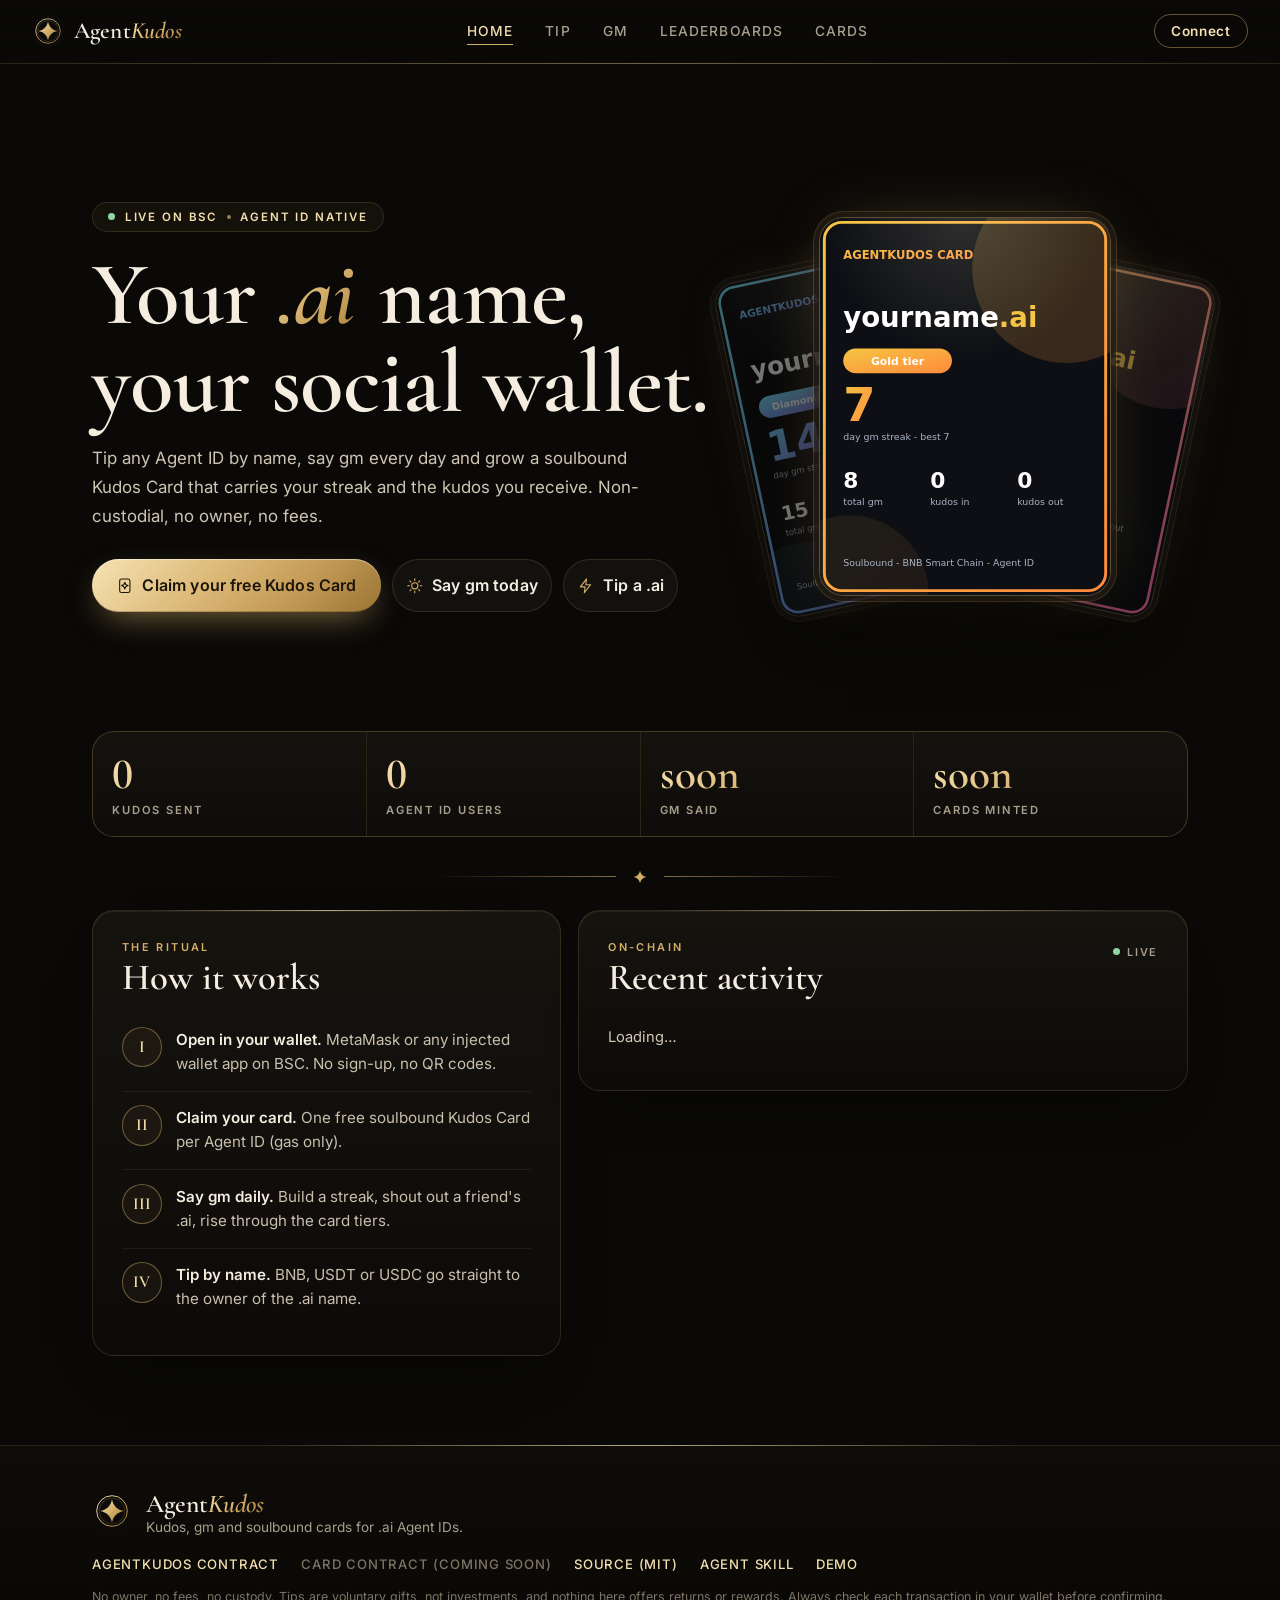
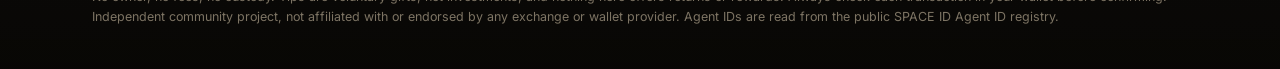
==== commit 18f88ec0: "Luxe theme: black/champagne-gold design, serif display type, glass panels, shimmering framed tier ca" ====
--- a/index.html
+++ b/index.html
@@ -3,20 +3,38 @@
 <head>
 <meta charset="utf-8" />
 <meta name="viewport" content="width=device-width, initial-scale=1, viewport-fit=cover" />
-<meta name="theme-color" content="#0b0d12" />
+<meta name="theme-color" content="#0a0907" />
 <title>AgentKudos · tip, gm and collect kudos with your .ai Agent ID</title>
-<meta name="description" content="Tip any .ai Agent ID by name, say gm daily and claim a free soulbound Kudos Card on BNB Chain. Non-custodial, open-source, no owner, no fees." />
+<meta name="description" content="Tip any .ai Agent ID by name, say gm daily and claim a free soulbound Kudos Card on BSC. Non-custodial, open-source, no owner, no fees." />
 <meta property="og:title" content="AgentKudos" />
 <meta property="og:description" content="Tip any .ai Agent ID by name, say gm daily, claim a free soulbound Kudos Card." />
 <link rel="icon" href="img/logo.svg" />
+<link rel="preconnect" href="https://fonts.googleapis.com" />
+<link rel="preconnect" href="https://fonts.gstatic.com" crossorigin />
+<link rel="stylesheet" href="https://fonts.googleapis.com/css2?family=Cormorant+Garamond:ital,wght@0,500;0,600;0,700;1,500;1,600&family=Inter:wght@400;500;600;700&display=swap" />
 <link rel="stylesheet" href="style.css" />
+<script>document.documentElement.classList.add("js")</script>
 </head>
 <body>
-<div class="bg"><div class="orb o1"></div><div class="orb o2"></div><div class="grid-bg"></div></div>
+<svg width="0" height="0" style="position:absolute" aria-hidden="true">
+  <defs>
+    <linearGradient id="goldg" x1="0" y1="0" x2="1" y2="1"><stop offset="0" stop-color="#f6e3b4"/><stop offset=".55" stop-color="#d4af6a"/><stop offset="1" stop-color="#a8823f"/></linearGradient>
+  </defs>
+  <symbol id="i-home" viewBox="0 0 24 24"><path d="M3.5 10.5 12 4l8.5 6.5V20a1 1 0 0 1-1 1h-5v-6h-5v6h-5a1 1 0 0 1-1-1z"/></symbol>
+  <symbol id="i-bolt" viewBox="0 0 24 24"><path d="M13 2.5 4.5 13.5H11l-1 8 8.5-11H12z"/></symbol>
+  <symbol id="i-sun" viewBox="0 0 24 24"><circle cx="12" cy="12" r="4.2"/><path d="M12 2.5v2.2M12 19.3v2.2M2.5 12h2.2M19.3 12h2.2M5.3 5.3l1.6 1.6M17.1 17.1l1.6 1.6M5.3 18.7l1.6-1.6M17.1 6.9l1.6-1.6"/></symbol>
+  <symbol id="i-crown" viewBox="0 0 24 24"><path d="M3 7.5l4.5 4L12 5l4.5 6.5L21 7.5 19.2 18H4.8zM5 21h14"/></symbol>
+  <symbol id="i-card" viewBox="0 0 24 24"><rect x="5" y="2.8" width="14" height="18.4" rx="2.6"/><path d="M12 7.2c.5 2.6 1.9 4 4.5 4.5-2.6.5-4 1.9-4.5 4.5-.5-2.6-1.9-4-4.5-4.5 2.6-.5 4-1.9 4.5-4.5z"/></symbol>
+  <symbol id="i-mega" viewBox="0 0 24 24"><path d="M3.5 10v4a1 1 0 0 0 1 1H7l9 4.5v-15L7 9H4.5a1 1 0 0 0-1 1zM19 9.5a3.5 3.5 0 0 1 0 5M8 15l1.2 5"/></symbol>
+  <symbol id="i-spark" viewBox="0 0 24 24"><path d="M12 2.5c.8 5.1 4.4 8.7 9.5 9.5-5.1.8-8.7 4.4-9.5 9.5-.8-5.1-4.4-8.7-9.5-9.5 5.1-.8 8.7-4.4 9.5-9.5z"/></symbol>
+  <symbol id="i-arrow" viewBox="0 0 24 24"><path d="M5 12h14M13 6l6 6-6 6"/></symbol>
+</svg>
+
+<div class="bg" aria-hidden="true"><div class="glow g1"></div><div class="glow g2"></div><div class="glow g3"></div><div class="lines"></div><div class="grain"></div></div>
 
 <header class="top">
-  <a href="#/" class="brand"><img src="img/logo.svg" alt="" /><span>AgentKudos</span></a>
-  <nav class="desk-nav">
+  <a href="#/" class="brand"><img src="img/logo.svg" alt="" width="32" height="32" /><span>Agent<em>Kudos</em></span></a>
+  <nav class="desk-nav" aria-label="Main">
     <a href="#/" data-nav="home">Home</a>
     <a href="#/tip" data-nav="tip">Tip</a>
     <a href="#/gm" data-nav="gm">gm</a>
@@ -29,16 +47,28 @@
 <main id="app">
   <!-- HOME -->
   <section class="view" data-view="home">
-    <div class="hero reveal">
-      <span class="pill"><span class="dot"></span> Live on BNB Chain · Agent ID native</span>
-      <h1>Your <span class="grad">.ai</span> name is your<br />social wallet.</h1>
-      <p class="lead">Tip any Agent ID by name, say gm every day and grow a soulbound Kudos Card that shows your streak and the kudos you receive. Non-custodial, no owner, no fees.</p>
-      <div class="cta-row">
-        <a href="#/cards" class="btn btn-primary btn-lg" data-cta="claim">🎴 Claim your free Kudos Card</a>
-        <a href="#/gm" class="btn btn-glass btn-lg">☀️ Say gm today</a>
-        <a href="#/tip" class="btn btn-glass btn-lg">⚡ Tip a .ai</a>
-      </div>
-      <div id="meBanner" class="me-banner hidden"></div>
+    <div class="hero">
+      <div class="hero-copy">
+        <span class="pill reveal"><span class="dot"></span> Live on BSC <i class="sep"></i> Agent ID native</span>
+        <h1 class="reveal">Your <em class="gold">.ai</em> name,<br />your social wallet.</h1>
+        <p class="lead reveal">Tip any Agent ID by name, say gm every day and grow a soulbound Kudos Card that carries your streak and the kudos you receive. Non-custodial, no owner, no fees.</p>
+        <div class="cta-row reveal">
+          <a href="#/cards" class="btn btn-primary btn-lg" data-cta="claim"><svg class="i"><use href="#i-card"/></svg>Claim your free Kudos Card</a>
+          <div class="cta-sub">
+            <a href="#/gm" class="btn btn-glass btn-lg"><svg class="i"><use href="#i-sun"/></svg>Say gm today</a>
+            <a href="#/tip" class="btn btn-glass btn-lg"><svg class="i"><use href="#i-bolt"/></svg>Tip a .ai</a>
+          </div>
+        </div>
+        <div id="meBanner" class="me-banner hidden"></div>
+      </div>
+      <div class="hero-art reveal" aria-hidden="true">
+        <div class="halo"></div>
+        <div class="stack">
+          <div class="frame f-back"><img src="img/tier-diamond.svg" alt="" /></div>
+          <div class="frame f-mid"><img src="img/tier-legend.svg" alt="" /></div>
+          <div class="frame f-front tilt"><img src="img/tier-gold.svg" alt="" /></div>
+        </div>
+      </div>
     </div>
 
     <div class="stats reveal" id="stats">
@@ -48,18 +78,20 @@
       <div class="stat"><b data-stat="cards">–</b><span>cards minted</span></div>
     </div>
 
+    <div class="ornament reveal" aria-hidden="true"><span></span><svg class="i"><use href="#i-spark"/></svg><span></span></div>
+
     <div class="cols">
       <div class="panel reveal">
-        <div class="panel-h"><h2>How it works</h2></div>
+        <div class="panel-h"><div><span class="eyebrow">The ritual</span><h2>How it works</h2></div></div>
         <ol class="steps">
-          <li><b>Open in your wallet.</b> Binance Web3 Wallet, MetaMask or any injected wallet on BSC. No sign-up, no QR codes.</li>
+          <li><b>Open in your wallet.</b> MetaMask or any injected wallet app on BSC. No sign-up, no QR codes.</li>
           <li><b>Claim your card.</b> One free soulbound Kudos Card per Agent ID (gas only).</li>
-          <li><b>Say gm daily.</b> Build a streak, shout out a friend's .ai, level up your card tier.</li>
+          <li><b>Say gm daily.</b> Build a streak, shout out a friend's .ai, rise through the card tiers.</li>
           <li><b>Tip by name.</b> BNB, USDT or USDC go straight to the owner of the .ai name.</li>
         </ol>
       </div>
       <div class="panel reveal">
-        <div class="panel-h"><h2>Recent activity</h2><span class="live"><span class="dot"></span>live</span></div>
+        <div class="panel-h"><div><span class="eyebrow">On-chain</span><h2>Recent activity</h2></div><span class="live"><span class="dot"></span>live</span></div>
         <ul class="feed" id="feedHome"><li class="muted">Loading…</li></ul>
       </div>
     </div>
@@ -68,7 +100,7 @@
   <!-- TIP -->
   <section class="view" data-view="tip">
     <div class="panel narrow reveal">
-      <div class="panel-h"><h2>⚡ Tip a .ai</h2></div>
+      <div class="panel-h"><div><span class="eyebrow">Send kudos</span><h2>Tip a <em class="gold">.ai</em></h2></div><svg class="i i-lg"><use href="#i-bolt"/></svg></div>
       <label class="field">Recipient
         <div class="name-input"><input id="to" placeholder="name" autocomplete="off" autocapitalize="off" spellcheck="false" inputmode="text" /><span>.ai</span></div>
       </label>
@@ -93,8 +125,11 @@
   <!-- GM -->
   <section class="view" data-view="gm">
     <div class="panel narrow reveal">
-      <div class="panel-h"><h2>☀️ Say gm today</h2><span class="badge soon card-soon hidden">coming soon</span></div>
-      <p class="muted">One check-in per UTC day for Agent ID holders. Keep your streak alive to level up your card: Bronze → Silver (3) → Gold (7) → Diamond (14) → Legend (30).</p>
+      <div class="panel-h"><div><span class="eyebrow">Daily check-in</span><h2>Say gm today</h2></div><span class="badge soon card-soon hidden">coming soon</span></div>
+      <p class="muted">One check-in per UTC day for Agent ID holders. Keep your streak alive to rise through the card tiers.</p>
+      <div class="tier-row" aria-label="Card tiers">
+        <span class="t t-bronze">Bronze<small>1</small></span><span class="t t-silver">Silver<small>3</small></span><span class="t t-gold">Gold<small>7</small></span><span class="t t-diamond">Diamond<small>14</small></span><span class="t t-legend">Legend<small>30</small></span>
+      </div>
       <div class="gm-box">
         <div class="streak"><span id="myStreak">–</span><small>day streak</small></div>
         <div class="gm-meta"><div>Best <b id="myBest">–</b></div><div>Total gm <b id="myTotal">–</b></div><div>Next reset <b id="resetIn">–</b></div></div>
@@ -110,35 +145,40 @@
 
   <!-- BOARD -->
   <section class="view" data-view="board">
-    <div class="panel reveal">
-      <div class="panel-h"><h2>🏆 Leaderboards</h2></div>
-      <div class="tabs" id="boardTabs">
-        <button data-tab="recv" class="on">Most tipped</button><button data-tab="tippers">Top tippers</button><button data-tab="streaks">gm streaks</button>
-      </div>
-      <ol class="board" id="board"><li class="muted">Loading…</li></ol>
-    </div>
-    <div class="panel reveal">
-      <div class="panel-h"><h2>Recent activity</h2><span class="live"><span class="dot"></span>live</span></div>
-      <ul class="feed" id="feedBoard"></ul>
+    <div class="board-wrap">
+      <div class="panel reveal">
+        <div class="panel-h"><div><span class="eyebrow">Hall of fame</span><h2>Leaderboards</h2></div><svg class="i i-lg"><use href="#i-crown"/></svg></div>
+        <div class="tabs" id="boardTabs">
+          <button data-tab="recv" class="on">Most tipped</button><button data-tab="tippers">Top tippers</button><button data-tab="streaks">gm streaks</button>
+        </div>
+        <ol class="board" id="board"><li class="muted">Loading…</li></ol>
+      </div>
+      <div class="panel reveal">
+        <div class="panel-h"><div><span class="eyebrow">On-chain</span><h2>Recent activity</h2></div><span class="live"><span class="dot"></span>live</span></div>
+        <ul class="feed" id="feedBoard"></ul>
+      </div>
     </div>
   </section>
 
   <!-- CARDS -->
   <section class="view" data-view="cards">
     <div class="panel reveal">
-      <div class="panel-h"><h2>🎴 Kudos Cards</h2><span class="badge soon card-soon hidden">coming soon</span></div>
+      <div class="panel-h"><div><span class="eyebrow">Soulbound collectible</span><h2>Kudos Cards</h2></div><span class="badge soon card-soon hidden">coming soon</span></div>
       <div class="claim">
-        <div class="claim-art"><img id="myCard" src="img/card-preview.svg" alt="Kudos Card preview" /></div>
+        <div class="claim-art"><div class="halo"></div><div class="frame tilt"><img id="myCard" src="img/card-preview.svg" alt="Kudos Card preview" /></div></div>
         <div class="claim-txt">
-          <h3>Claim your free Kudos Card</h3>
+          <h3>Claim your free <em class="gold">Kudos Card</em></h3>
           <p class="muted">A soulbound card for your Agent ID. The art is fully on-chain and updates with your gm streak and the kudos you send and receive. One per .ai, cannot be transferred, gas only.</p>
+          <div class="tier-row" aria-label="Card tiers">
+            <span class="t t-bronze">Bronze<small>1</small></span><span class="t t-silver">Silver<small>3</small></span><span class="t t-gold">Gold<small>7</small></span><span class="t t-diamond">Diamond<small>14</small></span><span class="t t-legend">Legend<small>30</small></span>
+          </div>
           <button id="mintCard" class="btn btn-primary btn-lg">Claim card</button>
           <p class="fine" id="cardHint"></p>
         </div>
       </div>
     </div>
     <div class="panel reveal">
-      <div class="panel-h"><h2>Gallery</h2></div>
+      <div class="panel-h"><div><span class="eyebrow">The collection</span><h2>Gallery</h2></div></div>
       <div class="gallery" id="gallery"><p class="muted">Loading…</p></div>
     </div>
   </section>
@@ -150,26 +190,30 @@
 </main>
 
 <footer class="foot">
-  <p><a id="kLink" target="_blank" rel="noopener">AgentKudos contract</a> · <a id="cLink" target="_blank" rel="noopener">Card contract</a> · <a id="repoLink" target="_blank" rel="noopener">Source (MIT)</a> · <a href="agent-skill.md">Agent skill</a> · <a href="demo.mp4">Demo</a></p>
-  <p class="fine">No owner, no fees, no custody. Tips are voluntary gifts, not investments, and nothing here offers returns or rewards. Always check each transaction in your wallet before confirming. Independent community project, not affiliated with or endorsed by any exchange or wallet provider. Agent IDs are read from the public SPACE ID Agent ID registry.</p>
+  <div class="foot-in">
+    <div class="foot-brand"><img src="img/logo.svg" alt="" width="40" height="40" /><div><b>Agent<em>Kudos</em></b><span>Kudos, gm and soulbound cards for .ai Agent IDs.</span></div></div>
+    <p class="foot-links"><a id="kLink" target="_blank" rel="noopener">AgentKudos contract</a><a id="cLink" target="_blank" rel="noopener">Card contract</a><a id="repoLink" target="_blank" rel="noopener">Source (MIT)</a><a href="agent-skill.md">Agent skill</a><a href="demo.mp4">Demo</a></p>
+    <p class="fine">No owner, no fees, no custody. Tips are voluntary gifts, not investments, and nothing here offers returns or rewards. Always check each transaction in your wallet before confirming. Independent community project, not affiliated with or endorsed by any exchange or wallet provider. Agent IDs are read from the public SPACE ID Agent ID registry.</p>
+  </div>
 </footer>
 
-<nav class="tabbar">
-  <a href="#/" data-nav="home"><i>🏠</i>Home</a>
-  <a href="#/tip" data-nav="tip"><i>⚡</i>Tip</a>
-  <a href="#/gm" data-nav="gm"><i>☀️</i>gm</a>
-  <a href="#/board" data-nav="board"><i>🏆</i>Board</a>
-  <a href="#/cards" data-nav="cards"><i>🎴</i>Cards</a>
+<nav class="tabbar" aria-label="Main">
+  <a href="#/" data-nav="home"><svg class="i"><use href="#i-home"/></svg>Home</a>
+  <a href="#/tip" data-nav="tip"><svg class="i"><use href="#i-bolt"/></svg>Tip</a>
+  <a href="#/gm" data-nav="gm"><svg class="i"><use href="#i-sun"/></svg>gm</a>
+  <a href="#/board" data-nav="board"><svg class="i"><use href="#i-crown"/></svg>Board</a>
+  <a href="#/cards" data-nav="cards"><svg class="i"><use href="#i-card"/></svg>Cards</a>
 </nav>
 
-<div id="sheet" class="sheet hidden" role="dialog" aria-modal="true">
+<div id="sheet" class="sheet hidden" role="dialog" aria-modal="true" aria-labelledby="sheetTitle">
   <div class="sheet-card">
     <h3 id="sheetTitle">Review</h3>
     <div id="sheetBody"></div>
     <div class="sheet-actions"><button class="btn btn-ghost" id="sheetCancel">Cancel</button><button class="btn btn-primary" id="sheetOk">Open wallet</button></div>
   </div>
 </div>
-<div id="toasts"></div>
+<div id="toasts" aria-live="polite"></div>
 <script type="module" src="app.js"></script>
+<script src="luxe.js" defer></script>
 </body>
 </html>
--- a/style.css
+++ b/style.css
@@ -1,174 +1,283 @@
+/* AgentKudos · luxe theme */
 :root{
-  --bg:#0b0d12;--panel:rgba(22,26,36,.72);--line:rgba(255,255,255,.08);--fg:#eef1f7;--mut:#8f98ab;
-  --acc:#f5c542;--acc2:#ff7a59;--vio:#7c5cff;--ok:#4ade80;--err:#f87171;
-  --grad:linear-gradient(135deg,var(--acc),var(--acc2));--r:18px;
+  --bg:#0a0907;--bg2:#110f0c;--ink:#f4ede0;--fg:var(--ink);--mut:#a89e8c;--mut2:#7d7464;
+  --gold:#d4af6a;--gold-hi:#f3dfae;--gold-lo:#9a7434;
+  --line:rgba(212,175,106,.16);--line2:rgba(244,237,224,.07);
+  --panel:linear-gradient(180deg,rgba(30,26,20,.62),rgba(14,12,10,.7));
+  --goldg:linear-gradient(135deg,#f6e3b4 0%,#dcb978 40%,#c39a55 70%,#9a7434 100%);
+  --ok:#8fd6a4;--err:#f0a08f;--r:22px;
+  --serif:"Cormorant Garamond","Cormorant",Garamond,"Times New Roman",serif;
+  --sans:Inter,ui-sans-serif,system-ui,-apple-system,"Segoe UI",Roboto,sans-serif;
+  --ease:cubic-bezier(.2,.7,.2,1);
   --safe-b:env(safe-area-inset-bottom,0px);
 }
 *{box-sizing:border-box;-webkit-tap-highlight-color:transparent}
-html,body{margin:0;background:var(--bg);color:var(--fg);font-family:Inter,ui-sans-serif,system-ui,-apple-system,"Segoe UI",Roboto,sans-serif;-webkit-font-smoothing:antialiased}
+html{scroll-behavior:smooth}
+html,body{font-variant-numeric:lining-nums;font-feature-settings:"lnum" 1;margin:0;background:var(--bg);color:var(--ink);font-family:var(--sans);font-size:16px;-webkit-font-smoothing:antialiased;text-rendering:optimizeLegibility}
+::selection{background:rgba(212,175,106,.35);color:#fff}
 a{color:inherit;text-decoration:none}
+:focus-visible{outline:2px solid var(--gold);outline-offset:3px;border-radius:10px}
 .hidden{display:none!important}
-.muted{color:var(--mut)}.fine{color:var(--mut);font-size:.78rem;line-height:1.5;margin:.8rem 0 0}
-.grad{background:var(--grad);-webkit-background-clip:text;background-clip:text;color:transparent}
+.muted{color:var(--mut)}
+.fine{color:var(--mut2);font-size:.78rem;line-height:1.6;margin:.9rem 0 0}
+.grad,.gold{background:var(--goldg);-webkit-background-clip:text;background-clip:text;color:transparent}
+em.gold{font-style:italic;padding-right:.06em}
+.i{width:1.1em;height:1.1em;flex:none;fill:none;stroke:currentColor;stroke-width:1.5;stroke-linecap:round;stroke-linejoin:round;vertical-align:-.15em}
+.i-lg{width:28px;height:28px;color:var(--gold);opacity:.85}
 
 /* background */
-.bg{position:fixed;inset:0;z-index:-1;overflow:hidden}
-.orb{position:absolute;border-radius:50%;filter:blur(90px);opacity:.45;animation:float 18s ease-in-out infinite}
-.o1{width:520px;height:520px;background:#7c5cff;top:-160px;left:-140px}
-.o2{width:460px;height:460px;background:#ff7a59;bottom:-180px;right:-120px;animation-delay:-9s;opacity:.22}
-.grid-bg{position:absolute;inset:0;background-image:linear-gradient(var(--line) 1px,transparent 1px),linear-gradient(90deg,var(--line) 1px,transparent 1px);background-size:44px 44px;mask-image:radial-gradient(ellipse at 50% 0%,#000 30%,transparent 75%);opacity:.5}
-@keyframes float{50%{transform:translate(40px,30px) scale(1.08)}}
+.bg{position:fixed;inset:0;z-index:-1;overflow:hidden;background:radial-gradient(120% 80% at 50% -10%,#1d1810 0%,var(--bg) 55%)}
+.glow{position:absolute;border-radius:50%;filter:blur(110px);will-change:transform}
+.g1{width:560px;height:560px;background:rgba(212,175,106,.20);top:-260px;left:50%;margin-left:-280px;animation:drift 22s ease-in-out infinite}
+.g2{width:420px;height:420px;background:rgba(160,110,50,.14);bottom:-200px;right:-140px;animation:drift 26s ease-in-out infinite reverse}
+.g3{width:380px;height:380px;background:rgba(120,90,60,.10);top:40%;left:-200px;animation:drift 30s ease-in-out infinite}
+@keyframes drift{50%{transform:translate(30px,24px) scale(1.06)}}
+.lines{position:absolute;inset:0;background:repeating-linear-gradient(90deg,transparent 0 119px,rgba(212,175,106,.035) 119px 120px);mask-image:linear-gradient(180deg,#000 0%,transparent 70%)}
+.grain{position:absolute;inset:-50%;opacity:.07;mix-blend-mode:overlay;background-image:url("data:image/svg+xml;utf8,<svg xmlns='http://www.w3.org/2000/svg' width='160' height='160'><filter id='n'><feTurbulence type='fractalNoise' baseFrequency='.85' numOctaves='3' stitchTiles='stitch'/><feColorMatrix values='0 0 0 0 1  0 0 0 0 1  0 0 0 0 1  0 0 0 1 0'/></filter><rect width='100%' height='100%' filter='url(%23n)'/></svg>")}
 
 /* header */
-.top{position:sticky;top:0;z-index:20;display:flex;align-items:center;gap:1rem;padding:.75rem 1rem;backdrop-filter:blur(14px);background:rgba(11,13,18,.7);border-bottom:1px solid var(--line)}
-.brand{display:flex;align-items:center;gap:.55rem;font-weight:800;font-size:1.08rem;letter-spacing:-.01em}
-.brand img{width:30px;height:30px}
-.desk-nav{display:none;flex:1;gap:.3rem;justify-content:center}
-.desk-nav a{padding:.45rem .8rem;border-radius:999px;color:var(--mut);font-weight:600;font-size:.92rem;transition:.2s}
-.desk-nav a:hover{color:var(--fg)}.desk-nav a.on{color:var(--fg);background:rgba(255,255,255,.07)}
+.top{position:sticky;top:0;z-index:20;display:flex;align-items:center;gap:1rem;padding:.8rem 1.1rem;backdrop-filter:blur(18px) saturate(1.2);-webkit-backdrop-filter:blur(18px) saturate(1.2);background:linear-gradient(180deg,rgba(10,9,7,.88),rgba(10,9,7,.66));border-bottom:1px solid var(--line)}
+.top::after{content:"";position:absolute;left:0;right:0;bottom:-1px;height:1px;background:linear-gradient(90deg,transparent,rgba(243,223,174,.55),transparent);opacity:.6}
+.brand{display:flex;align-items:center;gap:.6rem;font-family:var(--serif);font-weight:600;font-size:1.45rem;letter-spacing:.01em}
+.brand img{width:32px;height:32px;border-radius:9px}
+.brand em,.foot-brand em{font-style:italic;background:var(--goldg);-webkit-background-clip:text;background-clip:text;color:transparent}
+.desk-nav{display:none;flex:1;gap:.2rem;justify-content:center}
+.desk-nav a{position:relative;padding:.5rem .9rem;color:var(--mut);font-weight:500;font-size:.86rem;letter-spacing:.08em;text-transform:uppercase;transition:color .3s}
+.desk-nav a::after{content:"";position:absolute;left:50%;right:50%;bottom:.15rem;height:1px;background:var(--gold);transition:left .35s var(--ease),right .35s var(--ease)}
+.desk-nav a:hover{color:var(--ink)}
+.desk-nav a.on{color:var(--gold-hi)}.desk-nav a.on::after{left:.9rem;right:.9rem}
 #connect{margin-left:auto}
 
 /* buttons */
-.btn{display:inline-flex;align-items:center;justify-content:center;gap:.4rem;border:0;border-radius:14px;padding:.7rem 1.1rem;font:inherit;font-weight:700;cursor:pointer;color:var(--fg);transition:transform .15s,box-shadow .25s,background .2s,opacity .2s;white-space:nowrap}
-.btn:active{transform:scale(.97)}
-.btn[disabled]{opacity:.45;cursor:not-allowed}
-.btn-primary{background:var(--grad);color:#15110a;box-shadow:0 8px 30px -8px rgba(245,197,66,.55)}
-.btn-primary:hover:not([disabled]){box-shadow:0 10px 40px -6px rgba(255,122,89,.6)}
-.btn-glass{background:rgba(255,255,255,.06);border:1px solid var(--line)}
-.btn-glass:hover{background:rgba(255,255,255,.1)}
-.btn-ghost{background:rgba(255,255,255,.05);border:1px solid var(--line);padding:.5rem .9rem;font-size:.9rem}
-.btn-lg{padding:.95rem 1.3rem;font-size:1rem}.btn-block{width:100%}
-
-main{max-width:1080px;margin:0 auto;padding:1rem 1rem calc(6rem + var(--safe-b))}
-.view{display:none}.view.on{display:block;animation:fadeup .45s ease both}
-@keyframes fadeup{from{opacity:0;transform:translateY(12px)}to{opacity:1;transform:none}}
-.reveal{animation:fadeup .6s ease both}.reveal:nth-child(2){animation-delay:.08s}.reveal:nth-child(3){animation-delay:.16s}
+.btn{position:relative;overflow:hidden;display:inline-flex;align-items:center;justify-content:center;gap:.55rem;border:0;border-radius:999px;padding:.75rem 1.25rem;font:inherit;font-weight:600;font-size:.95rem;letter-spacing:.01em;cursor:pointer;color:var(--ink);transition:transform .25s var(--ease),box-shadow .35s,background .3s,border-color .3s,opacity .2s;white-space:nowrap}
+.btn:hover:not([disabled]){transform:translateY(-2px)}
+.btn:active:not([disabled]){transform:translateY(0) scale(.98)}
+.btn[disabled]{opacity:.5;cursor:not-allowed}
+.btn-primary{background:var(--goldg);color:#1c150a;box-shadow:0 1px 0 rgba(255,255,255,.45) inset,0 -1px 0 rgba(0,0,0,.2) inset,0 12px 34px -12px rgba(212,175,106,.7)}
+.btn-primary::after{content:"";position:absolute;top:0;bottom:0;left:-60%;width:40%;background:linear-gradient(105deg,transparent,rgba(255,255,255,.55),transparent);transform:skewX(-18deg);transition:left .8s var(--ease)}
+.btn-primary:hover:not([disabled])::after{left:130%}
+.btn-primary:hover:not([disabled]){box-shadow:0 1px 0 rgba(255,255,255,.45) inset,0 18px 44px -12px rgba(212,175,106,.85)}
+.btn-primary[disabled]{background:linear-gradient(135deg,#5b4c33,#3c3222);color:#d9c9a5;box-shadow:none;opacity:.85}
+.btn-glass{background:rgba(244,237,224,.035);border:1px solid var(--line);backdrop-filter:blur(10px)}
+.btn-glass:hover{background:rgba(212,175,106,.08);border-color:rgba(212,175,106,.45)}
+.btn-glass .i{color:var(--gold)}
+.btn-ghost{background:transparent;border:1px solid rgba(212,175,106,.45);color:var(--gold-hi);padding:.5rem 1.05rem;font-size:.85rem;letter-spacing:.04em}
+.btn-ghost:hover{background:rgba(212,175,106,.1)}
+.btn-lg{padding:1rem 1.5rem;font-size:1rem}.btn-block{width:100%}
+
+main{max-width:1160px;margin:0 auto;padding:1rem 1.1rem 1rem}
+.view{display:none}.view.on{display:block;animation:fadein .6s var(--ease) both}
+@keyframes fadein{from{opacity:0;transform:translateY(10px)}to{opacity:1;transform:none}}
+@keyframes fadeup{from{opacity:0;transform:translateY(14px)}to{opacity:1;transform:none}}
+.js .reveal{opacity:0;transform:translateY(22px);transition:opacity .9s var(--ease) var(--d,0ms),transform .9s var(--ease) var(--d,0ms)}
+.js .reveal.in{opacity:1;transform:none}
 
 /* hero */
-.hero{padding:2.2rem 0 1.2rem;text-align:left}
-.pill{display:inline-flex;align-items:center;gap:.5rem;padding:.38rem .8rem;border:1px solid var(--line);border-radius:999px;background:rgba(255,255,255,.04);font-size:.8rem;color:var(--mut);font-weight:600}
-.dot{width:8px;height:8px;border-radius:50%;background:var(--ok);box-shadow:0 0 0 0 rgba(74,222,128,.6);animation:pulse 2s infinite}
-@keyframes pulse{70%{box-shadow:0 0 0 8px rgba(74,222,128,0)}100%{box-shadow:0 0 0 0 rgba(74,222,128,0)}}
-h1{font-size:clamp(2.1rem,7vw,3.6rem);line-height:1.04;letter-spacing:-.035em;margin:1rem 0 .9rem;font-weight:850}
-.lead{color:#b9c1d1;font-size:1.05rem;line-height:1.6;max-width:640px;margin:0 0 1.4rem}
-.cta-row{display:flex;flex-direction:column;gap:.65rem}
-.me-banner{margin-top:1.1rem;padding:.8rem 1rem;border-radius:14px;background:rgba(124,92,255,.12);border:1px solid rgba(124,92,255,.35);font-size:.92rem}
+.hero{display:grid;gap:1.6rem;padding:2.4rem 0 1rem}
+.pill{display:inline-flex;align-items:center;gap:.6rem;padding:.42rem .95rem;border:1px solid var(--line);border-radius:999px;background:rgba(212,175,106,.05);font-size:.72rem;color:var(--gold-hi);font-weight:600;letter-spacing:.16em;text-transform:uppercase}
+.pill .sep{width:4px;height:4px;border-radius:50%;background:var(--gold);opacity:.7}
+.dot{width:7px;height:7px;border-radius:50%;background:var(--ok);box-shadow:0 0 0 0 rgba(143,214,164,.6);animation:pulse 2.2s infinite}
+@keyframes pulse{70%{box-shadow:0 0 0 8px rgba(143,214,164,0)}100%{box-shadow:0 0 0 0 rgba(143,214,164,0)}}
+h1{font-family:var(--serif);font-weight:600;font-size:clamp(2.9rem,12vw,5.6rem);line-height:.98;letter-spacing:-.01em;margin:1.2rem 0 1.1rem;color:var(--ink)}
+h1 em.gold{font-weight:600}
+.lead{color:#cfc5b3;font-size:1.06rem;line-height:1.7;max-width:560px;margin:0 0 1.8rem;font-weight:400}
+.cta-row{display:flex;flex-direction:column;gap:.7rem;max-width:560px}
+.cta-sub{display:grid;grid-template-columns:1fr 1fr;gap:.7rem}
+.cta-sub .btn{padding:.95rem .8rem}
+.me-banner{margin-top:1.2rem;padding:.9rem 1.1rem;border-radius:16px;background:rgba(212,175,106,.07);border:1px solid var(--line);font-size:.92rem;line-height:1.55;color:#ddd3c1;word-break:break-word}
+
+.hero-art{position:relative;height:360px;display:flex;align-items:center;justify-content:center}
+.halo{position:absolute;inset:8% 10%;border-radius:50%;background:radial-gradient(closest-side,rgba(212,175,106,.32),transparent 70%);filter:blur(20px);pointer-events:none}
+.stack{position:relative;width:210px;height:273px}
+.stack .frame{position:absolute;inset:0}
+.f-back{transform:translate(-62px,14px) rotate(-12deg) scale(.9);opacity:.6;filter:saturate(.8) brightness(.75)}
+.f-mid{transform:translate(62px,14px) rotate(12deg) scale(.9);opacity:.7;filter:saturate(.85) brightness(.8)}
+.f-front{animation:float 7s ease-in-out infinite}
+@keyframes float{50%{translate:0 -10px}}
+
+/* card frame + shimmer */
+.frame{position:relative;border-radius:24px;transition:transform .5s var(--ease),box-shadow .5s;box-shadow:0 0 0 1px rgba(243,223,174,.28),0 0 0 6px rgba(10,9,7,.6),0 0 0 7px rgba(212,175,106,.22),0 40px 70px -30px rgba(0,0,0,.95),0 0 70px -24px rgba(212,175,106,.45);transform-style:preserve-3d}
+.frame img{display:block;width:100%;height:auto;border-radius:24px}
+.frame::after{content:"";position:absolute;inset:0;border-radius:24px;pointer-events:none;background:linear-gradient(115deg,transparent 35%,rgba(255,244,214,.22) 47%,rgba(255,255,255,.06) 52%,transparent 62%);background-size:260% 100%;background-position:120% 0;animation:shimmer 6.5s ease-in-out infinite;mix-blend-mode:screen}
+.frame::before{content:"";position:absolute;inset:0;border-radius:24px;pointer-events:none;background:radial-gradient(240px circle at var(--mx,50%) var(--my,0%),rgba(255,240,205,.14),transparent 60%);z-index:1}
+@keyframes shimmer{0%{background-position:120% 0}55%,100%{background-position:-60% 0}}
 
 /* stats */
-.stats{display:grid;grid-template-columns:repeat(2,1fr);gap:.7rem;margin:1.2rem 0}
-.stat{padding:1rem;border-radius:var(--r);background:var(--panel);border:1px solid var(--line);backdrop-filter:blur(10px)}
-.stat b{display:block;font-size:1.9rem;font-weight:850;letter-spacing:-.02em}
-.stat span{color:var(--mut);font-size:.82rem;font-weight:600}
+.stats{display:grid;grid-template-columns:repeat(2,1fr);gap:1px;margin:1.6rem 0 1.2rem;border:1px solid var(--line);border-radius:var(--r);overflow:hidden;background:var(--line)}
+.stat{position:relative;padding:1.3rem 1.2rem 1.15rem;background:linear-gradient(180deg,#15120e,#0e0c0a)}
+.stat b{display:block;font-family:var(--serif);font-size:2.7rem;font-weight:600;line-height:1;background:var(--goldg);-webkit-background-clip:text;background-clip:text;color:transparent;font-variant-numeric:lining-nums tabular-nums}
+.stat span{display:block;margin-top:.45rem;color:var(--mut);font-size:.7rem;font-weight:600;letter-spacing:.16em;text-transform:uppercase}
+
+.ornament{display:flex;align-items:center;gap:1rem;margin:2rem auto 1.6rem;max-width:420px;color:var(--gold)}
+.ornament span{flex:1;height:1px;background:linear-gradient(90deg,transparent,rgba(212,175,106,.6))}
+.ornament span:last-child{background:linear-gradient(90deg,rgba(212,175,106,.6),transparent)}
+.ornament .i{width:16px;height:16px;fill:var(--gold);stroke:none}
 
 /* panels */
-.cols{display:grid;gap:1rem}
-.panel{background:var(--panel);border:1px solid var(--line);border-radius:22px;padding:1.2rem;margin:0 0 1rem;backdrop-filter:blur(12px)}
-.panel.narrow{max-width:620px;margin-left:auto;margin-right:auto}
-.panel-h{display:flex;align-items:center;justify-content:space-between;gap:.5rem;margin-bottom:.6rem}
-.panel h2{margin:0;font-size:1.2rem;letter-spacing:-.01em}
-.badge{font-size:.72rem;font-weight:800;padding:.25rem .6rem;border-radius:999px;text-transform:uppercase;letter-spacing:.04em}
-.badge.soon{background:rgba(124,92,255,.18);color:#b9a8ff;border:1px solid rgba(124,92,255,.4)}
-.live{display:flex;align-items:center;gap:.4rem;font-size:.78rem;color:var(--mut);font-weight:700}
-.steps{margin:0;padding-left:1.2rem;line-height:1.6;color:#c6cddb}.steps li{margin:.45rem 0}.steps b{color:var(--fg)}
+.cols{display:grid;gap:1.1rem;align-items:start}
+.panel{position:relative;background:var(--panel);border:1px solid var(--line);border-radius:var(--r);padding:1.4rem 1.25rem;margin:0 0 1.1rem;backdrop-filter:blur(16px);-webkit-backdrop-filter:blur(16px);box-shadow:0 1px 0 rgba(255,240,210,.06) inset,0 30px 60px -40px rgba(0,0,0,.9)}
+.panel::before{content:"";position:absolute;top:-1px;left:12%;right:12%;height:1px;background:linear-gradient(90deg,transparent,rgba(243,223,174,.7),transparent)}
+.panel.narrow{max-width:640px;margin-left:auto;margin-right:auto}
+.panel-h{display:flex;align-items:flex-start;justify-content:space-between;gap:.75rem;margin-bottom:1rem}
+.eyebrow{display:block;font-size:.68rem;font-weight:600;letter-spacing:.22em;text-transform:uppercase;color:var(--gold);margin-bottom:.3rem}
+.panel h2{margin:0;font-family:var(--serif);font-weight:600;font-size:2rem;line-height:1.05;letter-spacing:0}
+.badge{font-size:.66rem;font-weight:600;padding:.32rem .7rem;border-radius:999px;text-transform:uppercase;letter-spacing:.16em;white-space:nowrap}
+.badge.soon{background:rgba(212,175,106,.08);color:var(--gold-hi);border:1px solid rgba(212,175,106,.4)}
+.live{display:flex;align-items:center;gap:.45rem;font-size:.68rem;color:var(--mut);font-weight:600;letter-spacing:.16em;text-transform:uppercase;margin-top:.3rem}
+.steps{list-style:none;margin:0;padding:0;counter-reset:s}
+.steps li{position:relative;counter-increment:s;padding:.9rem 0 .9rem 3.4rem;border-top:1px solid var(--line2);color:#c9bfad;line-height:1.6;font-size:.95rem}
+.steps li:first-child{border-top:0}
+.steps li::before{content:counter(s,upper-roman);position:absolute;left:0;top:.85rem;width:2.4rem;height:2.4rem;display:grid;place-items:center;border:1px solid rgba(212,175,106,.45);border-radius:50%;font-family:var(--serif);font-size:1.05rem;font-weight:600;color:var(--gold-hi);background:rgba(212,175,106,.05)}
+.steps b{color:var(--ink);font-weight:600}
 
 /* form */
-.field{display:block;margin:.85rem 0;color:var(--mut);font-size:.85rem;font-weight:600}
-input,textarea{width:100%;margin-top:.4rem;padding:.85rem .95rem;border-radius:14px;border:1px solid var(--line);background:rgba(8,10,14,.7);color:var(--fg);font:inherit;font-size:1rem;outline:none;transition:border .2s,box-shadow .2s}
-input:focus,textarea:focus{border-color:rgba(245,197,66,.6);box-shadow:0 0 0 4px rgba(245,197,66,.12)}
+.field{display:block;margin:1rem 0;color:var(--mut);font-size:.72rem;font-weight:600;letter-spacing:.14em;text-transform:uppercase}
+.field .muted{text-transform:none;letter-spacing:0;font-weight:400;font-size:.8rem;color:var(--mut2)}
+input,textarea{width:100%;margin-top:.5rem;padding:.95rem 1.05rem;border-radius:14px;border:1px solid var(--line);background:rgba(6,5,4,.6);color:var(--ink);font:inherit;font-size:1rem;letter-spacing:0;text-transform:none;outline:none;transition:border .3s,box-shadow .3s,background .3s}
+input::placeholder,textarea::placeholder{color:#6d6556}
+input:focus,textarea:focus{border-color:rgba(212,175,106,.7);background:rgba(6,5,4,.8);box-shadow:0 0 0 4px rgba(212,175,106,.12)}
 .name-input{display:flex;align-items:center;position:relative}
-.name-input input{padding-right:3rem;font-size:1.15rem;font-weight:700}
-.name-input span{position:absolute;right:1rem;top:calc(50% + .2rem);transform:translateY(-50%);font-weight:800;color:var(--acc)}
-.hint{min-height:1.3rem;font-size:.88rem;margin:-.3rem 0 .4rem}
+.name-input input{padding-right:3.4rem;font-family:var(--serif);font-size:1.6rem;font-weight:600;padding-top:.7rem;padding-bottom:.7rem}
+.name-input span{position:absolute;right:1.1rem;top:calc(50% + .25rem);transform:translateY(-50%);font-family:var(--serif);font-style:italic;font-size:1.5rem;font-weight:600;background:var(--goldg);-webkit-background-clip:text;background-clip:text;color:transparent;text-transform:none;letter-spacing:0}
+.hint{min-height:1.3rem;font-size:.88rem;margin:-.4rem 0 .4rem}
 .hint .ok{color:var(--ok)}.hint .err{color:var(--err)}
 .row2{display:grid;grid-template-columns:1fr;gap:0}
-.seg{display:flex;gap:.35rem;margin-top:.4rem;background:rgba(8,10,14,.7);border:1px solid var(--line);border-radius:14px;padding:.3rem}
-.seg button{flex:1;border:0;background:none;color:var(--mut);padding:.6rem;border-radius:10px;font:inherit;font-weight:700;cursor:pointer;transition:.2s}
-.seg button.on{background:rgba(255,255,255,.1);color:var(--fg)}
-.amounts{display:flex;gap:.45rem;margin:.6rem 0 0}
-.amounts button{flex:1;border:1px solid var(--line);background:rgba(255,255,255,.04);color:var(--fg);padding:.55rem;border-radius:12px;font:inherit;font-weight:700;cursor:pointer}
-.amounts button:hover{border-color:rgba(245,197,66,.5)}
+.seg{display:flex;gap:.3rem;margin-top:.5rem;background:rgba(6,5,4,.6);border:1px solid var(--line);border-radius:999px;padding:.3rem}
+.seg button{flex:1;border:0;background:none;color:var(--mut);padding:.65rem;border-radius:999px;font:inherit;font-size:.9rem;font-weight:600;letter-spacing:.04em;cursor:pointer;transition:.3s}
+.seg button.on{background:var(--goldg);color:#1c150a;box-shadow:0 6px 18px -8px rgba(212,175,106,.7)}
+.amounts{display:flex;gap:.5rem;margin:.6rem 0 0}
+.amounts button{flex:1;border:1px solid var(--line);background:rgba(244,237,224,.03);color:var(--ink);padding:.7rem .4rem;border-radius:999px;font:inherit;font-weight:600;font-size:.92rem;cursor:pointer;transition:.3s}
+.amounts button:hover{border-color:rgba(212,175,106,.6);background:rgba(212,175,106,.08);color:var(--gold-hi)}
+
+/* tiers */
+.tier-row{display:flex;flex-wrap:wrap;gap:.4rem;margin:1rem 0 .4rem}
+.tier-row .t{--c1:#d08b5b;--c2:#5b3a29;display:inline-flex;align-items:baseline;gap:.35rem;padding:.38rem .75rem;border-radius:999px;font-size:.78rem;font-weight:600;letter-spacing:.04em;color:var(--ink);border:1px solid transparent;background:linear-gradient(#120f0c,#120f0c) padding-box,linear-gradient(135deg,var(--c1),var(--c2)) border-box}
+.tier-row .t small{font-size:.68rem;color:var(--mut);font-weight:500}
+.t-silver{--c1:#c9d3e3!important;--c2:#6b7a99!important}.t-gold{--c1:#f5c542!important;--c2:#ff8a3d!important}
+.t-diamond{--c1:#5ee7ff!important;--c2:#7c5cff!important}.t-legend{--c1:#f5c542!important;--c2:#ff5fa2!important}
 
 /* gm */
-.gm-box{display:flex;align-items:center;gap:1.2rem;padding:1rem;border-radius:18px;background:linear-gradient(135deg,rgba(245,197,66,.12),rgba(255,122,89,.08));border:1px solid rgba(245,197,66,.25);margin:1rem 0}
-.streak{display:flex;flex-direction:column;align-items:center;min-width:92px}
-.streak span{font-size:3.2rem;font-weight:900;line-height:1;background:var(--grad);-webkit-background-clip:text;background-clip:text;color:transparent}
-.streak small{color:var(--mut);font-weight:700}
-.gm-meta{display:grid;gap:.3rem;font-size:.9rem;color:var(--mut)}.gm-meta b{color:var(--fg)}
+.gm-box{display:flex;align-items:center;gap:1.4rem;padding:1.3rem 1.2rem;border-radius:20px;background:radial-gradient(120% 140% at 0% 0%,rgba(212,175,106,.16),transparent 60%),rgba(6,5,4,.5);border:1px solid rgba(212,175,106,.3);margin:1rem 0}
+.streak{display:flex;flex-direction:column;align-items:center;min-width:96px;padding-right:1.3rem;border-right:1px solid var(--line)}
+.streak span{font-family:var(--serif);font-size:4rem;font-weight:600;line-height:.95;background:var(--goldg);-webkit-background-clip:text;background-clip:text;color:transparent}
+.streak small{color:var(--mut);font-weight:600;font-size:.66rem;letter-spacing:.16em;text-transform:uppercase;margin-top:.3rem}
+.gm-meta{display:grid;gap:.45rem;font-size:.9rem;color:var(--mut)}.gm-meta b{color:var(--ink);font-weight:600;margin-left:.25rem}
 
 /* board + feed */
-.tabs{display:flex;gap:.35rem;margin-bottom:.6rem}
-.tabs button{flex:1;border:1px solid var(--line);background:rgba(255,255,255,.04);color:var(--mut);padding:.5rem .9rem;border-radius:999px;font:inherit;font-weight:700;font-size:.88rem;cursor:pointer;white-space:nowrap}
-.tabs button.on{background:var(--grad);color:#15110a;border-color:transparent}
-@media (max-width:380px){.tabs button{padding:.5rem .5rem;font-size:.8rem}}
+.tabs{display:flex;gap:.3rem;margin-bottom:.8rem;padding:.3rem;border:1px solid var(--line);border-radius:999px;background:rgba(6,5,4,.5)}
+.tabs button{flex:1;border:0;background:none;color:var(--mut);padding:.6rem .7rem;border-radius:999px;font:inherit;font-weight:600;font-size:.85rem;cursor:pointer;white-space:nowrap;transition:.3s}
+.tabs button:hover{color:var(--ink)}
+.tabs button.on{background:var(--goldg);color:#1c150a;box-shadow:0 6px 18px -8px rgba(212,175,106,.7)}
+@media (max-width:380px){.tabs button{padding:.55rem .4rem;font-size:.78rem}}
 .board{list-style:none;margin:0;padding:0;counter-reset:r}
-.board li{display:flex;align-items:center;gap:.8rem;padding:.75rem .4rem;border-bottom:1px solid var(--line);counter-increment:r;animation:fadeup .4s ease both}
-.board li::before{content:counter(r);width:28px;height:28px;flex:none;display:grid;place-items:center;border-radius:9px;background:rgba(255,255,255,.06);font-weight:800;font-size:.85rem}
-.board li:nth-child(1)::before{background:var(--grad);color:#15110a}
+.board li{display:flex;align-items:center;gap:.95rem;padding:.9rem .3rem;border-bottom:1px solid var(--line2);counter-increment:r;animation:fadeup .5s var(--ease) both;transition:background .3s}
+.board li:hover{background:rgba(212,175,106,.04)}
+.board li::before{content:counter(r);width:34px;height:34px;flex:none;display:grid;place-items:center;border-radius:50%;border:1px solid var(--line);font-family:var(--serif);font-weight:600;font-size:1.1rem;color:var(--mut)}
+.board li:nth-child(1)::before{background:var(--goldg);color:#1c150a;border:0;box-shadow:0 0 22px -4px rgba(212,175,106,.7)}
+.board li:nth-child(2)::before{background:linear-gradient(135deg,#eceff4,#9aa3b2);color:#16181c;border:0}
+.board li:nth-child(3)::before{background:linear-gradient(135deg,#e2a679,#8a5434);color:#1a0f08;border:0}
 .board li.muted::before{display:none}
-.board .nm{font-weight:800}.board .sub{color:var(--mut);font-size:.82rem}
-.board .val{margin-left:auto;font-weight:800;text-align:right}
+.board .nm{font-weight:600;font-size:1rem}.board .sub{color:var(--mut);font-size:.8rem;margin-top:.1rem}
+.board .val{margin-left:auto;font-family:var(--serif);font-weight:600;font-size:1.5rem;text-align:right;line-height:1.1;color:var(--gold-hi)}
+.board .val .sub{font-family:var(--sans);font-size:.66rem;letter-spacing:.14em;text-transform:uppercase}
 .feed{list-style:none;margin:0;padding:0}
-.feed li.muted{display:block}
-.feed li{display:flex;gap:.7rem;padding:.7rem 0;border-bottom:1px solid var(--line);font-size:.92rem;line-height:1.45;animation:fadeup .4s ease both}
-.feed .ic{width:34px;height:34px;flex:none;border-radius:11px;display:grid;place-items:center;background:rgba(255,255,255,.06)}
-.feed .msg{color:#c6cddb}.feed .when{color:var(--mut);font-size:.78rem}
-.feed a.h{font-weight:800;color:var(--fg)}.feed a.h:hover{color:var(--acc)}
+.feed li.muted{display:block;padding:.8rem 0}
+.feed li{display:flex;gap:.85rem;padding:.85rem 0;border-bottom:1px solid var(--line2);font-size:.92rem;line-height:1.5;animation:fadeup .5s var(--ease) both;color:#d4cab8}
+.feed li:last-child{border-bottom:0}
+.feed .ic{width:36px;height:36px;flex:none;border-radius:50%;display:grid;place-items:center;border:1px solid rgba(212,175,106,.35);background:radial-gradient(circle at 30% 25%,rgba(212,175,106,.18),rgba(212,175,106,.03));color:var(--gold-hi)}
+.feed .ic .i{width:16px;height:16px}
+.feed b{color:var(--ink);font-weight:600}
+.feed .msg{color:#bfb5a2;font-family:var(--serif);font-style:italic;font-size:1.08rem;margin-top:.1rem}
+.feed .when{color:var(--mut2);font-size:.74rem;margin-top:.15rem;letter-spacing:.02em}
+.feed .when a{color:var(--gold)}
+.feed a.h{font-weight:600;color:var(--ink);border-bottom:1px solid rgba(212,175,106,.35);transition:.3s}.feed a.h:hover{color:var(--gold-hi);border-color:var(--gold)}
 
 /* cards */
-.claim{display:grid;gap:1.2rem;align-items:center}
-.claim-art{display:flex;justify-content:center;perspective:900px}
-.claim-art img,.gallery img{width:100%;max-width:300px;border-radius:22px;box-shadow:0 30px 60px -20px rgba(0,0,0,.7),0 0 0 1px var(--line);transition:transform .5s}
-.claim-art img{animation:bob 6s ease-in-out infinite}
-@keyframes bob{50%{transform:translateY(-8px) rotate(-1deg)}}
-.claim-txt h3{margin:.2rem 0 .4rem;font-size:1.35rem}
-.gallery{display:grid;grid-template-columns:repeat(2,1fr);gap:.8rem}
-.gallery a{display:block;transition:transform .25s}.gallery a:hover{transform:translateY(-4px) rotate(-1deg)}
-.gallery .cap{text-align:center;font-weight:800;font-size:.85rem;margin-top:.35rem}
+.claim{display:grid;gap:2rem;align-items:center}
+.claim-art{position:relative;display:flex;justify-content:center;padding:1rem 0 .4rem;animation:float 7s ease-in-out infinite}
+.claim-art .frame{width:100%;max-width:300px}
+.claim-txt h3{margin:.2rem 0 .6rem;font-family:var(--serif);font-weight:600;font-size:2.1rem;line-height:1.08}
+.claim-txt p.muted{line-height:1.7}
+.claim-txt .btn{margin-top:.8rem}
+.gallery{display:grid;grid-template-columns:repeat(2,1fr);gap:1.4rem 1rem}
+.gallery .g-item{display:block;transition:transform .45s var(--ease)}
+.gallery .g-item:hover{transform:translateY(-6px)}
+.gallery .g-item:hover .frame{box-shadow:0 0 0 1px rgba(243,223,174,.5),0 0 0 5px rgba(10,9,7,.6),0 0 0 6px rgba(212,175,106,.35),0 40px 70px -30px rgba(0,0,0,.95),0 0 80px -20px rgba(212,175,106,.55)}
+.gallery .frame,.gallery .frame img,.gallery .frame::after,.gallery .frame::before{border-radius:16px}
+.gallery .frame{box-shadow:0 0 0 1px rgba(243,223,174,.25),0 0 0 4px rgba(10,9,7,.6),0 0 0 5px rgba(212,175,106,.18),0 30px 50px -26px rgba(0,0,0,.95)}
+.gallery .g-item:nth-child(2) .frame::after{animation-delay:-1.3s}.gallery .g-item:nth-child(3) .frame::after{animation-delay:-2.6s}
+.gallery .g-item:nth-child(4) .frame::after{animation-delay:-3.9s}.gallery .g-item:nth-child(5) .frame::after{animation-delay:-5.2s}
+.gallery .cap{text-align:center;font-family:var(--serif);font-weight:600;font-size:1.15rem;margin-top:.75rem;color:var(--ink)}
+.gallery .cap small{display:block;font-family:var(--sans);font-size:.62rem;letter-spacing:.18em;text-transform:uppercase;color:var(--mut);font-weight:600;margin-top:.15rem}
 
 /* profile */
-.prof-h{display:flex;align-items:center;gap:1rem}
-.avatar{width:64px;height:64px;border-radius:20px;background:var(--grad);display:grid;place-items:center;font-size:1.6rem;font-weight:900;color:#15110a;flex:none}
-.prof-h h2{font-size:1.6rem!important}.prof-stats{display:grid;grid-template-columns:repeat(3,1fr);gap:.6rem;margin:1rem 0}
-.prof-stats div{padding:.8rem;border-radius:14px;background:rgba(255,255,255,.04);border:1px solid var(--line)}
-.prof-stats b{display:block;font-size:1.3rem}.prof-stats span{font-size:.75rem;color:var(--mut);font-weight:700}
+.prof-h{display:flex;align-items:center;gap:1.1rem}
+.avatar{width:68px;height:68px;border-radius:50%;background:radial-gradient(circle at 30% 25%,#2a2318,#0f0d0a);border:1px solid rgba(212,175,106,.55);box-shadow:0 0 0 5px rgba(212,175,106,.07),0 0 30px -8px rgba(212,175,106,.6);display:grid;place-items:center;font-family:var(--serif);font-size:2rem;font-weight:600;color:var(--gold-hi);flex:none}
+.prof-h h2{font-size:2.2rem!important}
+.prof-stats{display:grid;grid-template-columns:repeat(3,1fr);gap:1px;margin:1.3rem 0 1rem;border:1px solid var(--line);border-radius:16px;overflow:hidden;background:var(--line)}
+.prof-stats div{padding:.95rem .8rem;background:#100e0b}
+.prof-stats b{display:block;font-family:var(--serif);font-size:1.9rem;font-weight:600;line-height:1;color:var(--gold-hi)}
+.prof-stats span{display:block;margin-top:.35rem;font-size:.62rem;color:var(--mut);font-weight:600;letter-spacing:.14em;text-transform:uppercase}
 .prof-actions{display:grid;grid-template-columns:1fr 1fr;gap:.6rem}
+#profile h3{font-family:var(--serif);font-weight:600;font-size:1.5rem}
 
 /* sheet + toasts */
-.sheet{position:fixed;inset:0;z-index:50;background:rgba(0,0,0,.55);backdrop-filter:blur(4px);display:flex;align-items:flex-end;justify-content:center;animation:fade .2s}
+.sheet{position:fixed;inset:0;z-index:50;background:rgba(5,4,3,.7);backdrop-filter:blur(6px);display:flex;align-items:flex-end;justify-content:center;animation:fade .25s}
 @keyframes fade{from{opacity:0}}
-.sheet-card{width:100%;max-width:520px;background:#141822;border:1px solid var(--line);border-radius:24px 24px 0 0;padding:1.4rem 1.2rem calc(1.2rem + var(--safe-b));animation:slideup .3s cubic-bezier(.2,.9,.3,1.2)}
+.sheet-card{position:relative;width:100%;max-width:520px;background:linear-gradient(180deg,#1a1611,#0f0d0a);border:1px solid rgba(212,175,106,.3);border-radius:26px 26px 0 0;padding:1.6rem 1.3rem calc(1.3rem + var(--safe-b));animation:slideup .4s var(--ease);box-shadow:0 -30px 80px -20px rgba(0,0,0,.8)}
+.sheet-card::before{content:"";position:absolute;top:-1px;left:15%;right:15%;height:1px;background:linear-gradient(90deg,transparent,var(--gold-hi),transparent)}
 @keyframes slideup{from{transform:translateY(100%)}}
-.sheet-card h3{margin:0 0 .8rem}
-.kv{display:flex;justify-content:space-between;gap:1rem;padding:.55rem 0;border-bottom:1px solid var(--line);font-size:.95rem}.kv span{color:var(--mut)}.kv b{text-align:right;word-break:break-word}
-.sheet-actions{display:grid;grid-template-columns:1fr 2fr;gap:.6rem;margin-top:1.1rem}
-#toasts{position:fixed;left:50%;transform:translateX(-50%);bottom:calc(5.5rem + var(--safe-b));z-index:60;display:grid;gap:.5rem;width:min(92vw,440px)}
-.toast{padding:.8rem 1rem;border-radius:14px;background:#1b2030;border:1px solid var(--line);box-shadow:0 20px 40px -10px rgba(0,0,0,.6);font-size:.9rem;animation:slideup .3s ease}
-.toast.ok{border-color:rgba(74,222,128,.4)}.toast.err{border-color:rgba(248,113,113,.45)}
-.toast a{color:var(--acc);font-weight:700}
+.sheet-card h3{margin:0 0 .9rem;font-family:var(--serif);font-weight:600;font-size:1.8rem}
+.kv{display:flex;justify-content:space-between;gap:1rem;padding:.7rem 0;border-bottom:1px solid var(--line2);font-size:.95rem}.kv span{color:var(--mut)}.kv b{text-align:right;word-break:break-word;font-weight:600}
+.sheet-actions{display:grid;grid-template-columns:1fr 2fr;gap:.6rem;margin-top:1.2rem}
+#toasts{position:fixed;left:50%;transform:translateX(-50%);bottom:calc(6rem + var(--safe-b));z-index:60;display:grid;gap:.5rem;width:min(92vw,440px)}
+.toast{padding:.9rem 1.1rem;border-radius:16px;background:rgba(22,19,15,.96);border:1px solid var(--line);box-shadow:0 20px 50px -10px rgba(0,0,0,.7);font-size:.9rem;line-height:1.5;animation:slideup .4s var(--ease);backdrop-filter:blur(10px)}
+.toast.ok{border-color:rgba(143,214,164,.45)}.toast.err{border-color:rgba(240,160,143,.5)}
+.toast a{color:var(--gold-hi);font-weight:600}
 
 /* tabbar (mobile) */
-.tabbar{position:fixed;left:0;right:0;bottom:0;z-index:30;display:grid;grid-template-columns:repeat(5,1fr);padding:.35rem .4rem calc(.35rem + var(--safe-b));background:rgba(11,13,18,.88);backdrop-filter:blur(16px);border-top:1px solid var(--line)}
-.tabbar a{display:flex;flex-direction:column;align-items:center;gap:.1rem;font-size:.7rem;font-weight:700;color:var(--mut);padding:.35rem 0;border-radius:12px;transition:.2s}
-.tabbar a i{font-style:normal;font-size:1.25rem}
-.tabbar a.on{color:var(--fg);background:rgba(255,255,255,.06)}
-
-.foot{max-width:1080px;margin:0 auto;padding:0 1rem calc(6.5rem + var(--safe-b));color:var(--mut);font-size:.85rem}
-.foot a{color:var(--acc);font-weight:600}
+.tabbar{position:fixed;left:.6rem;right:.6rem;bottom:calc(.6rem + var(--safe-b));z-index:30;display:grid;grid-template-columns:repeat(5,1fr);padding:.35rem;background:rgba(14,12,9,.82);backdrop-filter:blur(20px) saturate(1.3);-webkit-backdrop-filter:blur(20px) saturate(1.3);border:1px solid var(--line);border-radius:22px;box-shadow:0 20px 50px -12px rgba(0,0,0,.85),0 1px 0 rgba(255,240,210,.06) inset}
+.tabbar a{display:flex;flex-direction:column;align-items:center;gap:.25rem;padding:.55rem 0 .45rem;border-radius:16px;color:var(--mut);font-size:.66rem;font-weight:600;letter-spacing:.08em;text-transform:uppercase;transition:color .3s,background .3s}
+.tabbar a .i{width:21px;height:21px}
+.tabbar a.on{color:var(--gold-hi);background:radial-gradient(80% 90% at 50% 0%,rgba(212,175,106,.2),rgba(212,175,106,.04))}
+
+/* footer */
+.foot{position:relative;margin-top:1.5rem;border-top:1px solid var(--line);background:linear-gradient(180deg,rgba(18,15,11,.6),rgba(8,7,5,.9))}
+.foot::before{content:"";position:absolute;top:-1px;left:20%;right:20%;height:1px;background:linear-gradient(90deg,transparent,rgba(243,223,174,.7),transparent)}
+.foot-in{max-width:1160px;margin:0 auto;padding:2.2rem 1.1rem calc(7rem + var(--safe-b));color:var(--mut);font-size:.85rem}
+.foot-brand{display:flex;align-items:center;gap:.9rem;margin-bottom:1.3rem}
+.foot-brand img{border-radius:11px}
+.foot-brand b{display:block;font-family:var(--serif);font-size:1.6rem;font-weight:600;color:var(--ink)}
+.foot-brand span{font-size:.85rem}
+.foot-links{display:flex;flex-wrap:wrap;gap:.5rem 1.4rem;margin:0 0 .4rem}
+.foot-links a{color:var(--gold-hi);font-weight:500;font-size:.82rem;letter-spacing:.06em;text-transform:uppercase;border-bottom:1px solid transparent;transition:.3s}
+.foot-links a[href]:hover{border-color:var(--gold)}
+.foot-links a:not([href]){color:var(--mut2)}
 
 @media (min-width:720px){
-  .cta-row{flex-direction:row;flex-wrap:wrap}
   .stats{grid-template-columns:repeat(4,1fr)}
-  .row2{grid-template-columns:1fr 1.2fr;gap:.8rem}
-  .claim{grid-template-columns:1fr 1.2fr}
-  .gallery{grid-template-columns:repeat(4,1fr)}
-  .sheet{align-items:center}.sheet-card{border-radius:24px}
+  .row2{grid-template-columns:1fr 1.2fr;gap:.9rem}
+  .claim{grid-template-columns:1fr 1.15fr;gap:3rem}
+  .gallery{grid-template-columns:repeat(3,1fr)}
+  .sheet{align-items:center}.sheet-card{border-radius:26px}
+  .panel{padding:1.8rem 1.8rem}
+  .cta-row{flex-direction:row;flex-wrap:wrap;max-width:none}
+  .cta-sub{display:flex;gap:.7rem}
 }
 @media (min-width:960px){
   .desk-nav{display:flex}.tabbar{display:none}
-  main{padding-bottom:3rem}.foot{padding-bottom:2.5rem}
+  .top{padding:.9rem 2rem}
+  main{padding:1rem 2rem 3rem}
+  .foot-in{padding:2.6rem 2rem 2.6rem}
   #toasts{bottom:2rem}
+  .hero{grid-template-columns:1.25fr .9fr;align-items:center;padding:4.2rem 0 2.4rem;gap:2rem}
+  .hero-art{height:520px}
+  .stack{width:290px;height:377px}
+  .f-back{transform:translate(-90px,20px) rotate(-12deg) scale(.9)}
+  .f-mid{transform:translate(90px,20px) rotate(12deg) scale(.9)}
   .cols{grid-template-columns:1fr 1.3fr}
-  .hero{padding:3.5rem 0 1.5rem}
-  .board-wrap{display:grid;grid-template-columns:1fr 1fr;gap:1rem}
+  .board-wrap{display:grid;grid-template-columns:1fr 1fr;gap:1.1rem;align-items:start}
+  .gallery{grid-template-columns:repeat(5,1fr)}
+  .panel h2{font-size:2.3rem}
 }
-@media (prefers-reduced-motion:reduce){*{animation:none!important;transition:none!important}}
+@media (prefers-reduced-motion:reduce){*{animation:none!important;transition:none!important}.js .reveal{opacity:1;transform:none}}
